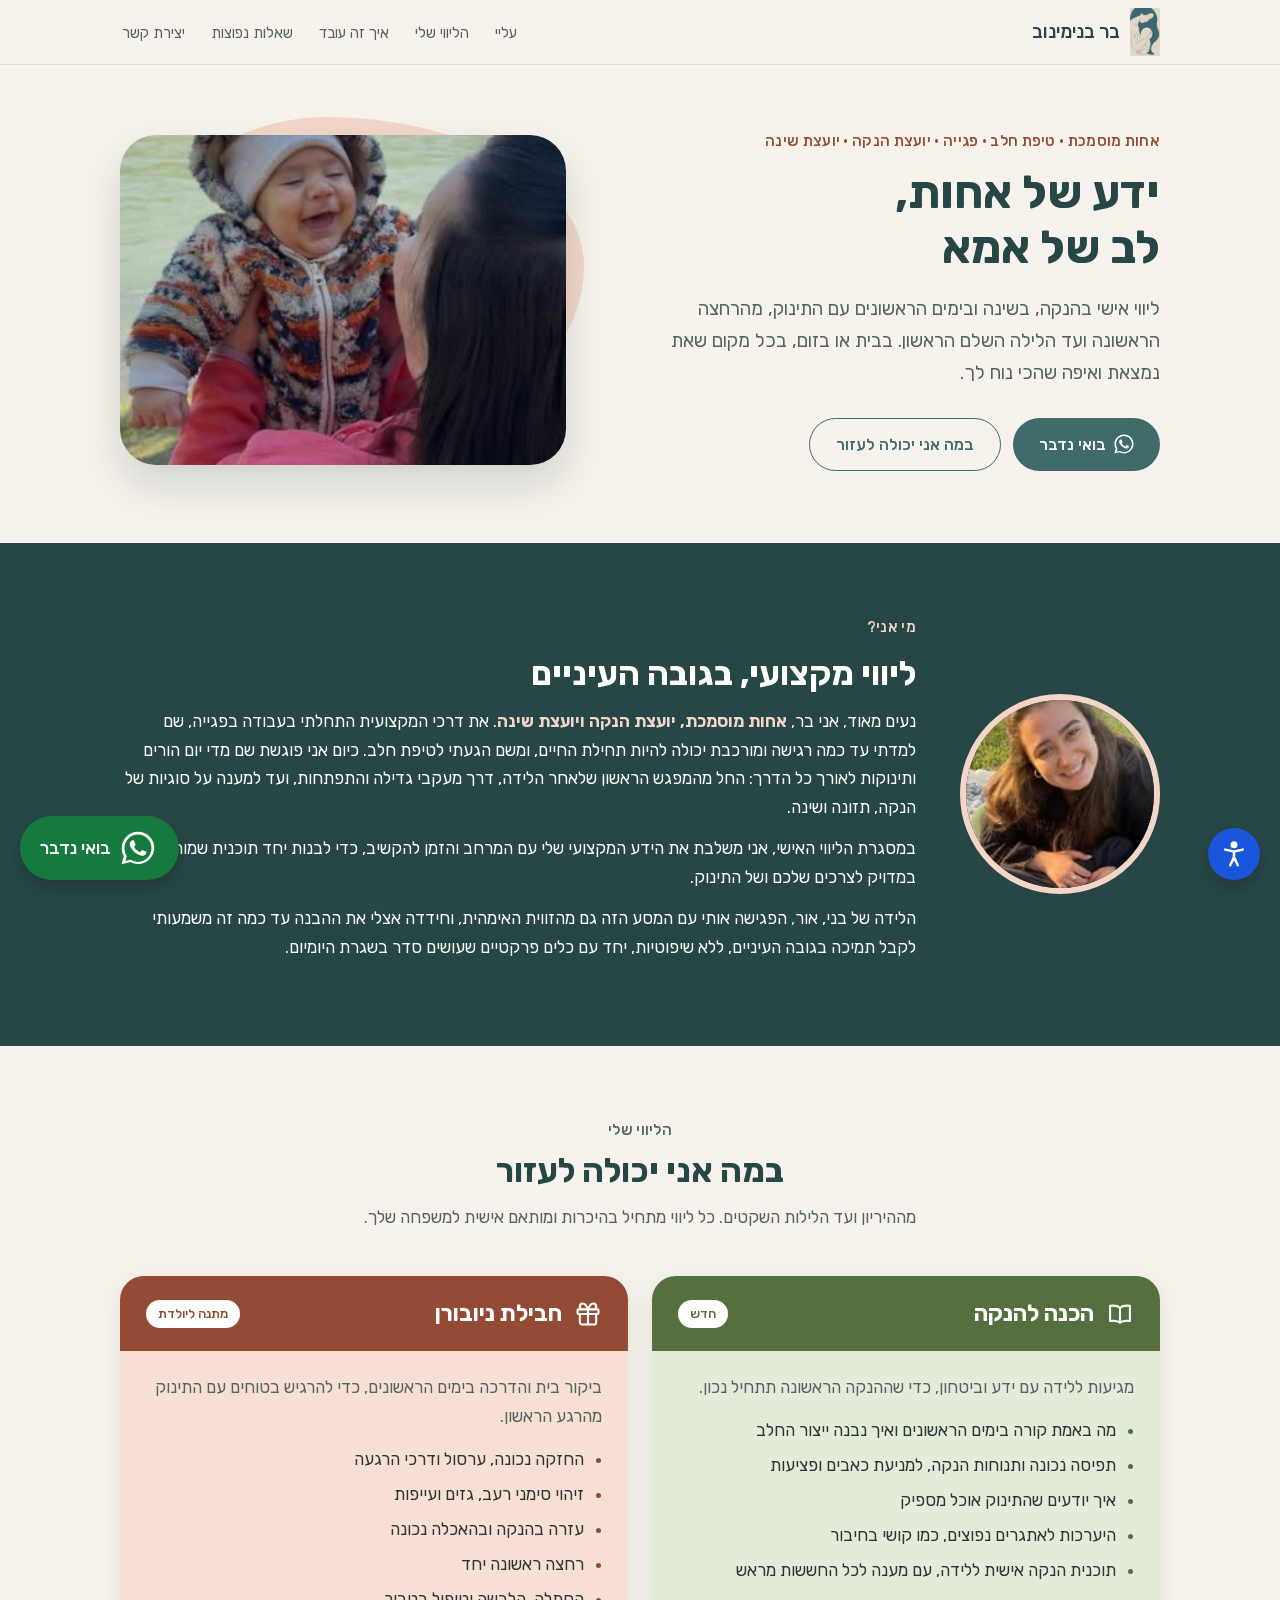
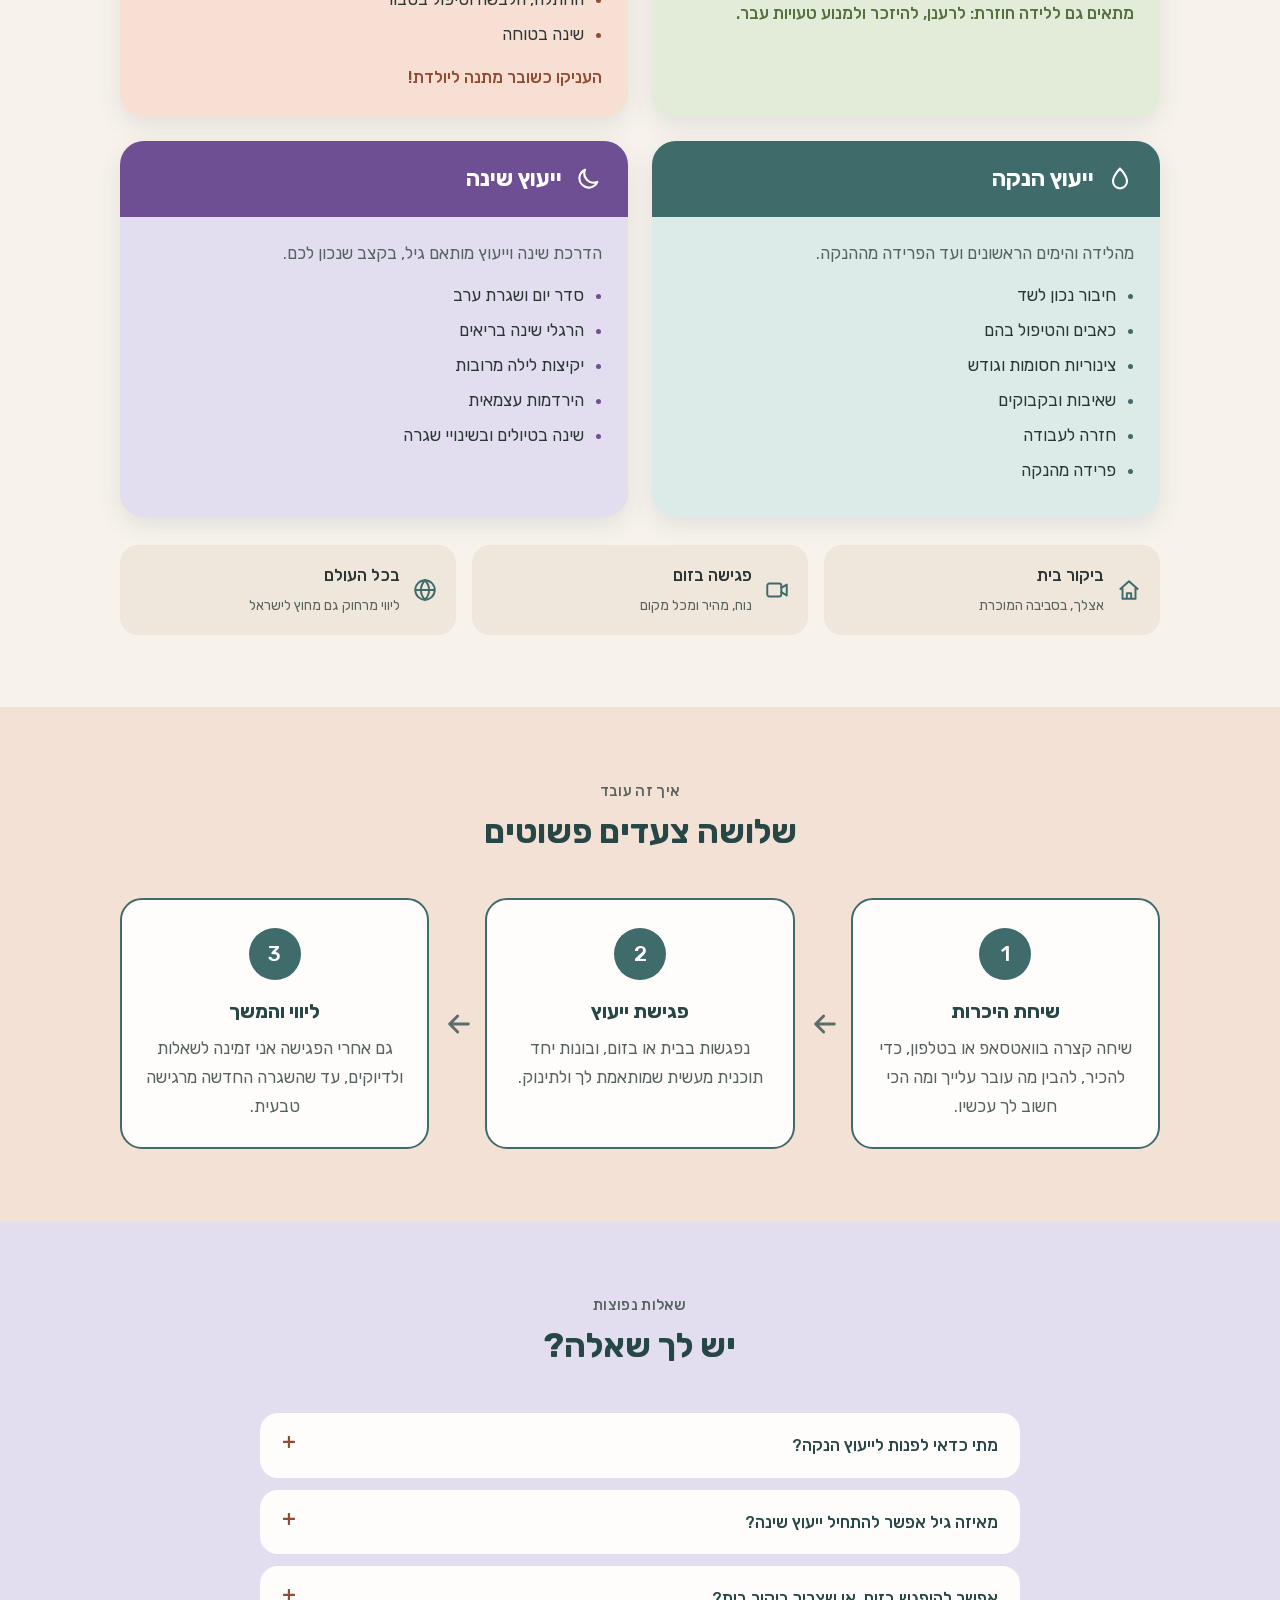
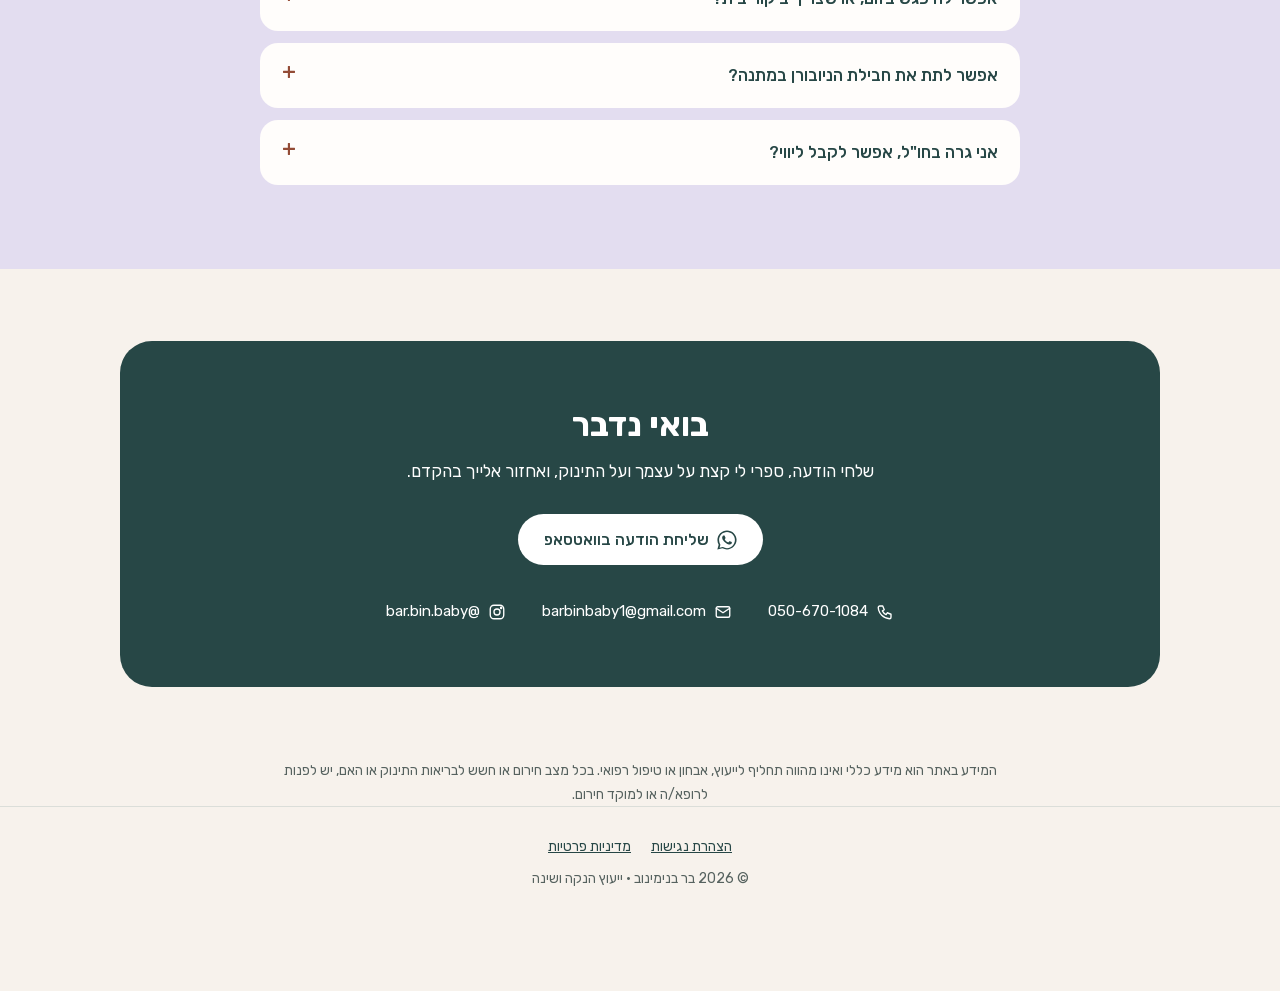
==== index.html @ 2f5b2adc "v5 copy + design: new about text, 4 service cards (prep, newborn, lactation, sleep) with colored hea" ====
<!doctype html>
<html lang="he" dir="rtl">
<head>
<meta charset="utf-8">
<meta name="viewport" content="width=device-width, initial-scale=1">
<title>בר בנימינוב | יועצת הנקה ויועצת שינה</title>
<meta name="description" content="בר בנימינוב, אחות מוסמכת, יועצת הנקה ויועצת שינה. ליווי אישי בבית או בזום, בכל הארץ ובכל העולם.">
<meta property="og:title" content="בר בנימינוב | יועצת הנקה ויועצת שינה">
<meta property="og:description" content="ידע מקצועי וכלים פרקטיים מהשטח. ליווי אישי בבית או בזום.">
<meta property="og:image" content="img/baby.jpg">
<meta property="og:locale" content="he_IL">
<link rel="icon" href="img/mark.jpg">
<link rel="preload" href="fonts/rubik-hebrew.woff2" as="font" type="font/woff2" crossorigin>
<link rel="stylesheet" href="site.css?v=6">
</head>
<body>
<a class="skip" href="#main">דילוג לתוכן הראשי</a>

<svg width="0" height="0" style="position:absolute" aria-hidden="true" focusable="false">
  <symbol id="i-wa" viewBox="0 0 24 24"><path fill="currentColor" d="M17.5 14.4c-.3-.1-1.7-.8-2-.9-.3-.1-.5-.1-.7.1-.2.3-.8.9-.9 1.1-.2.2-.3.2-.6.1-.3-.1-1.2-.5-2.3-1.4-.9-.8-1.4-1.7-1.6-2-.2-.3 0-.5.1-.6l.4-.5c.1-.2.2-.3.3-.5.1-.2 0-.4 0-.5l-.9-2.2c-.2-.6-.5-.5-.7-.5h-.6c-.2 0-.5.1-.8.4-.3.3-1 1-1 2.4s1 2.8 1.2 3c.1.2 2 3.1 4.9 4.3 2.4 1 2.9.8 3.4.7.5-.1 1.7-.7 2-1.4.2-.7.2-1.2.2-1.4-.1-.1-.3-.2-.6-.3zM12 21.8c-1.7 0-3.4-.5-4.9-1.3l-.4-.2-3.6.9 1-3.5-.2-.4C3 15.8 2.5 14 2.5 12.1 2.5 6.8 6.8 2.5 12 2.5S21.5 6.8 21.5 12 17.3 21.8 12 21.8zM12 .5C5.7.5.5 5.7.5 12c0 2 .5 4 1.5 5.7L.4 23.5l6-1.6c1.7.9 3.6 1.4 5.6 1.4 6.3 0 11.5-5.2 11.5-11.5S18.3.5 12 .5z"/></symbol>
  <symbol id="i-phone" viewBox="0 0 24 24"><path fill="none" stroke="currentColor" stroke-width="1.8" stroke-linecap="round" stroke-linejoin="round" d="M5 4h4l2 5-2.5 1.5a11 11 0 0 0 5 5L15 13l5 2v4a2 2 0 0 1-2 2A16 16 0 0 1 3 6a2 2 0 0 1 2-2"/></symbol>
  <symbol id="i-mail" viewBox="0 0 24 24"><g fill="none" stroke="currentColor" stroke-width="1.8" stroke-linecap="round" stroke-linejoin="round"><rect x="3" y="5" width="18" height="14" rx="2"/><path d="m3 7 9 6 9-6"/></g></symbol>
  <symbol id="i-ig" viewBox="0 0 24 24"><g fill="none" stroke="currentColor" stroke-width="1.8"><rect x="3" y="3" width="18" height="18" rx="5"/><circle cx="12" cy="12" r="4"/><circle cx="17.5" cy="6.5" r=".8" fill="currentColor"/></g></symbol>
  <symbol id="i-home" viewBox="0 0 24 24"><path fill="none" stroke="currentColor" stroke-width="1.8" stroke-linecap="round" stroke-linejoin="round" d="M4 11 12 4l8 7M6 9.5V20h12V9.5M10 20v-5h4v5"/></symbol>
  <symbol id="i-video" viewBox="0 0 24 24"><g fill="none" stroke="currentColor" stroke-width="1.8" stroke-linecap="round" stroke-linejoin="round"><rect x="3" y="6" width="13" height="12" rx="2"/><path d="m16 10 5-3v10l-5-3"/></g></symbol>
  <symbol id="i-globe" viewBox="0 0 24 24"><g fill="none" stroke="currentColor" stroke-width="1.8"><circle cx="12" cy="12" r="9"/><path d="M3 12h18M12 3c2.5 2.7 3.8 5.7 3.8 9s-1.3 6.3-3.8 9c-2.5-2.7-3.8-5.7-3.8-9S9.5 5.7 12 3z"/></g></symbol>
  <symbol id="i-drop" viewBox="0 0 24 24"><path fill="none" stroke="currentColor" stroke-width="1.8" stroke-linejoin="round" d="M12 3s6 6.5 6 11a6 6 0 0 1-12 0c0-4.5 6-11 6-11z"/></symbol>
  <symbol id="i-moon" viewBox="0 0 24 24"><path fill="none" stroke="currentColor" stroke-width="1.8" stroke-linejoin="round" d="M20 14.5A8 8 0 0 1 9.5 4 8 8 0 1 0 20 14.5z"/></symbol>
  <symbol id="i-book" viewBox="0 0 24 24"><g fill="none" stroke="currentColor" stroke-width="1.8" stroke-linecap="round" stroke-linejoin="round"><path d="M12 6.5C10 5 7 4.5 3.5 5v13c3.5-.5 6.5 0 8.5 1.5 2-1.5 5-2 8.5-1.5V5c-3.5-.5-6.5 0-8.5 1.5zM12 6.5v13"/></g></symbol>
  <symbol id="i-gift" viewBox="0 0 24 24"><g fill="none" stroke="currentColor" stroke-width="1.8" stroke-linecap="round" stroke-linejoin="round"><rect x="3" y="8" width="18" height="4" rx="1"/><path d="M12 8v13M19 12v7a2 2 0 0 1-2 2H7a2 2 0 0 1-2-2v-7M7.5 8a2.5 2.5 0 0 1 0-5C10 3 12 8 12 8s2-5 4.5-5a2.5 2.5 0 0 1 0 5"/></g></symbol>
</svg>

<header class="site">
  <div class="wrap nav">
    <a class="brand" href="#main"><img src="img/mark.jpg" alt=""><span>בר בנימינוב</span></a>
    <nav aria-label="ניווט ראשי">
      <ul>
        <li><a href="#about">עליי</a></li>
        <li><a href="#services">הליווי שלי</a></li>
        <li><a href="#how">איך זה עובד</a></li>
        <li><a href="#faq">שאלות נפוצות</a></li>
        <li><a href="#contact">יצירת קשר</a></li>
      </ul>
    </nav>
  </div>
</header>

<main id="main" tabindex="-1">
  <section class="hero" aria-labelledby="hero-title">
    <div class="wrap hero-grid">
      <div>
        <p class="eyebrow">אחות מוסמכת · טיפת חלב · פגייה · יועצת הנקה · יועצת שינה</p>
        <h1 id="hero-title">ידע של אחות,<br> לב של אמא</h1>
        <p class="lead">ליווי אישי בהנקה, בשינה ובימים הראשונים עם התינוק, מהרחצה הראשונה ועד הלילה השלם הראשון. בבית או בזום, בכל מקום שאת נמצאת ואיפה שהכי נוח לך.</p>
        <div class="ctas">
          <a class="btn btn-main" href="https://api.whatsapp.com/send?phone=972506701084&amp;text=%D7%94%D7%99%D7%99%20%D7%91%D7%A8%2C%20%D7%90%D7%A9%D7%9E%D7%97%20%D7%9C%D7%A9%D7%9E%D7%95%D7%A2%20%D7%A4%D7%A8%D7%98%D7%99%D7%9D%20%D7%A2%D7%9C%20%D7%99%D7%99%D7%A2%D7%95%D7%A5%20%E2%9C%A8" target="_blank" rel="noopener"><svg aria-hidden="true" focusable="false"><use href="#i-wa"/></svg>בואי נדבר<span class="sr-only"> בוואטסאפ (נפתח בחלון חדש)</span></a>
          <a class="btn btn-ghost" href="#services">במה אני יכולה לעזור</a>
        </div>
      </div>
      <figure class="hero-photo">
        <div class="blob" aria-hidden="true"></div>
        <img src="img/baby.jpg" alt="בר מחזיקה את בנה התינוק אור, שצוחק בשמחה, על רקע נהר והרים" width="360" height="330">
      </figure>
    </div>
  </section>

  <section class="about s-deep" id="about" aria-labelledby="about-title">
    <div class="wrap about-grid">
      <img class="avatar" src="img/profile.jpg" alt="בר בנימינוב מחייכת" width="150" height="150">
      <div>
        <p class="eyebrow">מי אני?</p>
        <h2 id="about-title">ליווי מקצועי, בגובה העיניים</h2>
        <p>נעים מאוד, אני בר, <strong>אחות מוסמכת, יועצת הנקה ויועצת שינה</strong>. את דרכי המקצועית התחלתי בעבודה בפגייה, שם למדתי עד כמה רגישה ומורכבת יכולה להיות תחילת החיים, ומשם הגעתי לטיפת חלב. כיום אני פוגשת שם מדי יום הורים ותינוקות לאורך כל הדרך: החל מהמפגש הראשון שלאחר הלידה, דרך מעקבי גדילה והתפתחות, ועד למענה על סוגיות של הנקה, תזונה ושינה.</p>
        <p>במסגרת הליווי האישי, אני משלבת את הידע המקצועי שלי עם המרחב והזמן להקשיב, כדי לבנות יחד תוכנית שמותאמת במדויק לצרכים שלכם ושל התינוק.</p>
        <p>הלידה של בני, אור, הפגישה אותי עם המסע הזה גם מהזווית האימהית, וחידדה אצלי את ההבנה עד כמה זה משמעותי לקבל תמיכה בגובה העיניים, ללא שיפוטיות, יחד עם כלים פרקטיים שעושים סדר בשגרת היומיום.</p>
      </div>
    </div>
  </section>

  <section class="s-cream" id="services" aria-labelledby="services-title">
    <div class="wrap">
      <div class="sec-head">
        <p class="eyebrow">הליווי שלי</p>
        <h2 id="services-title">במה אני יכולה לעזור</h2>
        <p>מההיריון ועד הלילות השקטים. כל ליווי מתחיל בהיכרות ומותאם אישית למשפחה שלך.</p>
      </div>
      <p class="swipe-hint" aria-hidden="true">החליקי לצדדים לכל סוגי הליווי</p>
      <div class="cards" role="region" aria-label="סוגי הליווי" tabindex="0">
        <article class="card c-olive">
          <div class="card-head"><svg aria-hidden="true" focusable="false"><use href="#i-book"/></svg><h3>הכנה להנקה</h3><span class="tag">חדש</span></div>
          <div class="card-body">
            <p>מגיעות ללידה עם ידע וביטחון, כדי שההנקה הראשונה תתחיל נכון.</p>
            <ul>
              <li>מה באמת קורה בימים הראשונים ואיך נבנה ייצור החלב</li>
              <li>תפיסה נכונה ותנוחות הנקה, למניעת כאבים ופציעות</li>
              <li>איך יודעים שהתינוק אוכל מספיק</li>
              <li>היערכות לאתגרים נפוצים, כמו קושי בחיבור</li>
              <li>תוכנית הנקה אישית ללידה, עם מענה לכל החששות מראש</li>
            </ul>
            <p class="note-in">מתאים גם ללידה חוזרת: לרענן, להיזכר ולמנוע טעויות עבר.</p>
          </div>
        </article>
        <article class="card c-clay">
          <div class="card-head"><svg aria-hidden="true" focusable="false"><use href="#i-gift"/></svg><h3>חבילת ניובורן</h3><span class="tag">מתנה ליולדת</span></div>
          <div class="card-body">
            <p>ביקור בית והדרכה בימים הראשונים, כדי להרגיש בטוחים עם התינוק מהרגע הראשון.</p>
            <ul>
              <li>החזקה נכונה, ערסול ודרכי הרגעה</li>
              <li>זיהוי סימני רעב, גזים ועייפות</li>
              <li>עזרה בהנקה ובהאכלה נכונה</li>
              <li>רחצה ראשונה יחד</li>
              <li>החתלה, הלבשה וטיפול בטבור</li>
              <li>שינה בטוחה</li>
            </ul>
            <p class="note-in">העניקו כשובר מתנה ליולדת!</p>
          </div>
        </article>
        <article class="card c-teal">
          <div class="card-head"><svg aria-hidden="true" focusable="false"><use href="#i-drop"/></svg><h3>ייעוץ הנקה</h3></div>
          <div class="card-body">
            <p>מהלידה והימים הראשונים ועד הפרידה מההנקה.</p>
            <ul>
              <li>חיבור נכון לשד</li>
              <li>כאבים והטיפול בהם</li>
              <li>צינוריות חסומות וגודש</li>
              <li>שאיבות ובקבוקים</li>
              <li>חזרה לעבודה</li>
              <li>פרידה מהנקה</li>
            </ul>
          </div>
        </article>
        <article class="card c-lav">
          <div class="card-head"><svg aria-hidden="true" focusable="false"><use href="#i-moon"/></svg><h3>ייעוץ שינה</h3></div>
          <div class="card-body">
            <p>הדרכת שינה וייעוץ מותאם גיל, בקצב שנכון לכם.</p>
            <ul>
              <li>סדר יום ושגרת ערב</li>
              <li>הרגלי שינה בריאים</li>
              <li>יקיצות לילה מרובות</li>
              <li>הירדמות עצמאית</li>
              <li>שינה בטיולים ובשינויי שגרה</li>
            </ul>
          </div>
        </article>
      </div>
      <ul class="formats" aria-label="אופני הליווי">
        <li><svg aria-hidden="true" focusable="false"><use href="#i-home"/></svg><div><b>ביקור בית</b><span>אצלך, בסביבה המוכרת</span></div></li>
        <li><svg aria-hidden="true" focusable="false"><use href="#i-video"/></svg><div><b>פגישה בזום</b><span>נוח, מהיר ומכל מקום</span></div></li>
        <li><svg aria-hidden="true" focusable="false"><use href="#i-globe"/></svg><div><b>בכל העולם</b><span>ליווי מרחוק גם מחוץ לישראל</span></div></li>
      </ul>
    </div>
  </section>

  <section class="s-peach" id="how" aria-labelledby="how-title">
    <div class="wrap">
      <div class="sec-head">
        <p class="eyebrow">איך זה עובד</p>
        <h2 id="how-title">שלושה צעדים פשוטים</h2>
      </div>
      <ol class="steps">
        <li><div class="n" aria-hidden="true">1</div><h3>שיחת היכרות</h3><p>שיחה קצרה בוואטסאפ או בטלפון, כדי להכיר, להבין מה עובר עלייך ומה הכי חשוב לך עכשיו.</p></li>
        <li><div class="n" aria-hidden="true">2</div><h3>פגישת ייעוץ</h3><p>נפגשות בבית או בזום, ובונות יחד תוכנית מעשית שמותאמת לך ולתינוק.</p></li>
        <li><div class="n" aria-hidden="true">3</div><h3>ליווי והמשך</h3><p>גם אחרי הפגישה אני זמינה לשאלות ולדיוקים, עד שהשגרה החדשה מרגישה טבעית.</p></li>
      </ol>
    </div>
  </section>

  <section class="s-lav" id="faq" aria-labelledby="faq-title">
    <div class="wrap">
      <div class="sec-head">
        <p class="eyebrow">שאלות נפוצות</p>
        <h2 id="faq-title">יש לך שאלה?</h2>
      </div>
      <div class="faq-list">
        <details><summary>מתי כדאי לפנות לייעוץ הנקה?</summary><p>אפשר כבר בהיריון, בהכנה להנקה, ובכל שלב אחרי הלידה. למשל כשההנקה כואבת, כשיש חשש שהתינוק לא מקבל מספיק חלב, כשהוא לא עולה מספיק במשקל, או פשוט כשאת רוצה להרגיש בטוחה יותר.</p></details>
        <details><summary>מאיזה גיל אפשר להתחיל ייעוץ שינה?</summary><p>אפשר לדבר על הרגלי שינה בריאים כבר מהחודשים הראשונים. מגיל חצי שנה אפשר לעבוד גם על הירדמות עצמאית, בתוכנית שמותאמת לגיל, להתפתחות ולמשפחה שלכם.</p></details>
        <details><summary>אפשר להיפגש בזום, או שצריך ביקור בית?</summary><p>תלוי בסוג הליווי. ייעוץ שינה עובד מצוין בזום, וגם הכנה להנקה אפשר לעשות מרחוק. ייעוץ הנקה נעשה בביקור בית, כי חשוב לראות את ההנקה מקרוב. במקרים חריגים ובתיאום מראש אפשר גם מרחוק.</p></details>
        <details><summary>אפשר לתת את חבילת הניובורן במתנה?</summary><p>כן, וזו אחת המתנות הכי שימושיות ליולדת. שלחו לי הודעה ואכין שובר מתנה אישי, והיולדת תתאם איתי ביקור כשנוח לה.</p></details>
        <details><summary>אני גרה בחו"ל, אפשר לקבל ליווי?</summary><p>בהחלט. ייעוץ שינה והכנה להנקה אפשר לעשות בזום מכל מקום בעולם, בשעות שמתאימות לאזור הזמן שלך.</p></details>
      </div>
    </div>
  </section>

  <section class="contact" id="contact" aria-labelledby="contact-title">
    <div class="wrap">
      <div class="contact-box">
        <h2 id="contact-title">בואי נדבר</h2>
        <p>שלחי הודעה, ספרי לי קצת על עצמך ועל התינוק, ואחזור אלייך בהקדם.</p>
        <a class="btn btn-main" href="https://api.whatsapp.com/send?phone=972506701084&amp;text=%D7%94%D7%99%D7%99%20%D7%91%D7%A8%2C%20%D7%90%D7%A9%D7%9E%D7%97%20%D7%9C%D7%A9%D7%9E%D7%95%D7%A2%20%D7%A4%D7%A8%D7%98%D7%99%D7%9D%20%D7%A2%D7%9C%20%D7%99%D7%99%D7%A2%D7%95%D7%A5%20%E2%9C%A8" target="_blank" rel="noopener"><svg aria-hidden="true" focusable="false"><use href="#i-wa"/></svg>שליחת הודעה בוואטסאפ<span class="sr-only"> (נפתח בחלון חדש)</span></a>
        <ul class="contact-links">
          <li><a href="tel:+972506701084"><svg aria-hidden="true" focusable="false"><use href="#i-phone"/></svg><span class="sr-only">טלפון: </span><span dir="ltr">050-670-1084</span></a></li>
          <li><a href="mailto:barbinbaby1@gmail.com"><svg aria-hidden="true" focusable="false"><use href="#i-mail"/></svg><span class="sr-only">מייל: </span>barbinbaby1@gmail.com</a></li>
          <li><a href="https://www.instagram.com/bar.bin.baby/" target="_blank" rel="noopener"><svg aria-hidden="true" focusable="false"><use href="#i-ig"/></svg><span class="sr-only">אינסטגרם: </span>@bar.bin.baby<span class="sr-only"> (נפתח בחלון חדש)</span></a></li>
        </ul>
      </div>
    </div>
  </section>

  <p class="note">המידע באתר הוא מידע כללי ואינו מהווה תחליף לייעוץ, אבחון או טיפול רפואי. בכל מצב חירום או חשש לבריאות התינוק או האם, יש לפנות לרופא/ה או למוקד חירום.</p>
</main>

<footer class="site">
  <nav aria-label="קישורים משפטיים">
    <ul>
      <li><a href="accessibility.html">הצהרת נגישות</a></li>
      <li><a href="privacy.html">מדיניות פרטיות</a></li>
    </ul>
  </nav>
  <a class="wa-float" href="https://api.whatsapp.com/send?phone=972506701084&amp;text=%D7%94%D7%99%D7%99%20%D7%91%D7%A8%2C%20%D7%90%D7%A9%D7%9E%D7%97%20%D7%9C%D7%A9%D7%9E%D7%95%D7%A2%20%D7%A4%D7%A8%D7%98%D7%99%D7%9D%20%D7%A2%D7%9C%20%D7%99%D7%99%D7%A2%D7%95%D7%A5%20%E2%9C%A8" target="_blank" rel="noopener" aria-label="שליחת הודעה בוואטסאפ (נפתח בחלון חדש)"><svg aria-hidden="true" focusable="false"><use href="#i-wa"/></svg><span class="wa-label" aria-hidden="true">בואי נדבר</span></a>
  <p style="margin:0">© <span id="y">2026</span> בר בנימינוב · ייעוץ הנקה ושינה</p>
</footer>


<script>document.getElementById('y').textContent = new Date().getFullYear();</script>
<script src="a11y.js"></script>
</body>
</html>
---- site.css ----
@font-face{font-family:Rubik;font-style:normal;font-weight:300 700;font-display:swap;src:url(fonts/rubik-hebrew.woff2) format('woff2');unicode-range:U+0307-0308,U+0590-05FF,U+200C-2010,U+20AA,U+25CC,U+FB1D-FB4F}
@font-face{font-family:Rubik;font-style:normal;font-weight:300 700;font-display:swap;src:url(fonts/rubik-latin.woff2) format('woff2');unicode-range:U+0000-00FF,U+0131,U+0152-0153,U+02BB-02BC,U+02C6,U+02DA,U+02DC,U+0304,U+0308,U+0329,U+2000-206F,U+20AC,U+2122,U+2191,U+2193,U+2212,U+2215,U+FEFF,U+FFFD}

:root{
  --bg:#F7F2EC; --sand:#EFE6DC; --card:#FFFDFB;
  --primary:#3F6B6A; --deep:#274746; --accent:#934B35; --blush:#F3D6C8;
  --text:#2B3534; --muted:#56625F; --focus:#1A56DB; --wa:#157A3E;
  --tint-1:color-mix(in srgb,var(--primary) 14%,#fff);
  --tint-2:color-mix(in srgb,var(--accent) 14%,#fff);
}
*{box-sizing:border-box}
html{scroll-behavior:smooth}
body{margin:0;font-family:Rubik,"Segoe UI",Arial,sans-serif;background:var(--bg);color:var(--text);line-height:1.7;font-size:17px}
img{max-width:100%;display:block}
a{color:inherit}
.wrap{max-width:1080px;margin:0 auto;padding:0 20px}
.sr-only{position:absolute;width:1px;height:1px;padding:0;margin:-1px;overflow:hidden;clip:rect(0,0,0,0);white-space:nowrap;border:0}

/* keyboard focus: always visible, never removed */
:focus-visible{outline:3px solid var(--focus);outline-offset:3px;border-radius:6px}
.skip{position:absolute;top:-60px;right:16px;z-index:100;background:var(--deep);color:#fff;padding:10px 18px;border-radius:0 0 10px 10px;text-decoration:none;font-weight:500}
.skip:focus{top:0}

header.site{position:sticky;top:0;z-index:10;background:color-mix(in srgb,var(--bg) 94%,transparent);backdrop-filter:blur(6px);border-bottom:1px solid color-mix(in srgb,var(--primary) 15%,transparent)}
.nav{display:flex;align-items:center;justify-content:space-between;min-height:64px;gap:16px}
.brand{display:flex;align-items:center;gap:10px;text-decoration:none}
.brand img{width:30px;height:48px;object-fit:cover;mix-blend-mode:multiply}
.brand span{font-weight:500;color:var(--deep);font-size:19px}
.nav ul{display:flex;gap:22px;list-style:none;margin:0;padding:0}
.nav ul a{text-decoration:none;color:var(--muted);font-size:15px;padding:6px 2px}
.nav ul a:hover{color:var(--primary);text-decoration:underline}

.btn{display:inline-flex;align-items:center;gap:8px;min-height:48px;padding:12px 26px;border-radius:999px;text-decoration:none;font-weight:500;font-size:16px;transition:transform .15s,background .15s}
.btn:hover{transform:translateY(-1px)}
.btn-main{background:var(--primary);color:#fff}
.btn-main:hover{background:var(--deep)}
.btn-ghost{border:1.5px solid var(--primary);color:var(--primary)}
.btn svg{width:20px;height:20px;flex:none}

.hero{padding:64px 0 72px}
.hero-grid{display:grid;grid-template-columns:1.1fr .9fr;gap:48px;align-items:center}
.eyebrow{color:var(--accent);font-weight:500;font-size:15px;letter-spacing:.3px;margin:0}
h1{font-size:46px;line-height:1.2;margin:10px 0 18px;color:var(--deep);font-weight:700}
.lead{font-size:19px;color:var(--muted);margin:0 0 28px;max-width:520px}
.ctas{display:flex;gap:12px;flex-wrap:wrap}
.badges{display:flex;gap:10px;flex-wrap:wrap;margin:28px 0 0;padding:0;list-style:none}
.badges li{background:var(--sand);color:var(--deep);padding:6px 14px;border-radius:999px;font-size:14px}
.hero-photo{position:relative;margin:0}
.hero-photo .blob{position:absolute;inset:-18px -18px 18px 18px;background:var(--blush);border-radius:42% 58% 55% 45% / 50% 45% 55% 50%}
.hero-photo img{position:relative;border-radius:36px;aspect-ratio:1/1;object-fit:cover;width:100%;box-shadow:0 20px 40px color-mix(in srgb,var(--deep) 18%,transparent)}

section{padding:72px 0}
.sec-head{text-align:center;max-width:620px;margin:0 auto 44px}
h2{font-size:34px;color:var(--deep);margin:6px 0 10px;font-weight:700;line-height:1.3}
.sec-head p{color:var(--muted);margin:0}

.alt{background:var(--sand)}
.about-grid{display:grid;grid-template-columns:auto 1fr;gap:44px;align-items:center}
.avatar{width:200px;height:200px;border-radius:50%;object-fit:cover;border:6px solid var(--card)}
.about h2{margin-top:0}
.about p{margin:0 0 12px}

.cards{display:grid;grid-template-columns:repeat(2,1fr);gap:24px;align-items:stretch}
.card{--band:var(--primary);--tint:#DCEBE8;background:var(--tint);border-radius:24px;overflow:hidden;display:flex;flex-direction:column;box-shadow:0 8px 24px color-mix(in srgb,var(--deep) 10%,transparent)}
.c-olive{--band:#55703E;--tint:#E3ECD9}
.c-clay{--band:#934B35;--tint:#F7E0D3}
.c-teal{--band:#3F6B6A;--tint:#DCEBE8}
.c-lav{--band:#6E4F93;--tint:#E3DDF0}
.card-head{background:var(--band);color:#fff;display:flex;align-items:center;gap:12px;padding:18px 26px}
.card-head svg{width:28px;height:28px;flex:none}
.card-head h3{margin:0;font-size:23px;color:#fff;flex:1}
.card .tag{background:#fff;color:var(--band);font-size:13px;font-weight:500;padding:3px 12px;border-radius:999px;white-space:nowrap}
.card-body{padding:22px 26px 26px;flex:1}
.card-body > p{color:var(--muted);margin:0 0 14px}
.card ul{margin:0;padding:0 18px 0 0;color:var(--text)}
.card li{margin-bottom:6px}
.card li::marker{color:var(--band)}
.card .note-in{margin:14px 0 0;font-weight:500;color:var(--band)}
.swipe-hint{display:none}
.s-cream{background:var(--bg)}
.s-peach{background:#F4E1D6}
.s-lav{background:#E3DDF0}
.s-deep{background:var(--deep);color:#fff}
.s-deep .eyebrow{color:#F3D6C8}
.s-deep h2{color:#fff}
.s-deep strong{color:#F3D6C8;font-weight:700}
.s-deep .avatar{border-color:#F3D6C8}
.s-deep :focus-visible{outline-color:#fff}

.formats{display:grid;grid-template-columns:repeat(3,1fr);gap:16px;margin:28px 0 0;padding:0;list-style:none}
.formats li{display:flex;gap:12px;align-items:center;background:var(--sand);border-radius:18px;padding:16px 18px}
.formats svg{width:26px;height:26px;color:var(--primary);flex:none}
.formats b{display:block;font-weight:500}
.formats span{font-size:14px;color:var(--muted)}

.steps{display:grid;grid-template-columns:repeat(3,1fr);gap:56px;margin:0;padding:0;list-style:none;align-items:stretch}
.steps li{--c:var(--primary);position:relative;text-align:center;padding:28px 22px 26px;background:var(--card);border:2px solid var(--c);border-radius:22px}
.steps li:not(:last-child)::after{content:"";position:absolute;top:50%;left:-44px;width:32px;height:32px;transform:translateY(-50%);background:url("data:image/svg+xml,%3Csvg xmlns='http://www.w3.org/2000/svg' viewBox='0 0 24 24' fill='none' stroke='%23274746' stroke-width='2.2' stroke-linecap='round' stroke-linejoin='round'%3E%3Cpath d='M19 12H5M11 6l-6 6 6 6'/%3E%3C/svg%3E") center/contain no-repeat;opacity:.75}
.steps .n{width:52px;height:52px;margin:0 auto 14px;border-radius:50%;background:var(--c);color:#fff;display:grid;place-items:center;font-size:21px;font-weight:500}
.steps h3{margin:0 0 6px;color:var(--deep);font-size:20px}
.steps p{margin:0;color:var(--muted)}

.faq-list{max-width:760px;margin:0 auto}
details{background:var(--card);border-radius:18px;margin-bottom:12px}
summary{cursor:pointer;font-weight:500;color:var(--deep);list-style:none;display:flex;justify-content:space-between;gap:12px;padding:18px 22px}
summary::-webkit-details-marker{display:none}
summary::after{content:"+";font-size:22px;line-height:1;color:var(--accent)}
details[open] summary::after{content:"\2212"}
details p{margin:0;padding:0 22px 18px;color:var(--muted)}

.contact{text-align:center}
.contact-box{background:var(--deep);color:#fff;border-radius:32px;padding:56px 24px}
.contact-box h2{color:#fff}
.contact-box p{margin:0 auto 28px;max-width:520px}
.contact-box .btn-main{background:#fff;color:var(--deep)}
.contact-links{display:flex;justify-content:center;gap:12px 28px;flex-wrap:wrap;margin:28px 0 0;padding:0;list-style:none;font-size:15px}
.contact-links a{text-decoration:none;display:inline-flex;gap:8px;align-items:center;padding:6px 4px}
.contact-links a:hover{text-decoration:underline}
.contact-links svg{width:18px;height:18px}
.contact-box :focus-visible{outline-color:#fff}

.note{max-width:760px;margin:0 auto;font-size:14px;color:var(--muted);text-align:center}

footer.site{text-align:center;color:var(--muted);font-size:14px;padding:28px 20px 100px;border-top:1px solid color-mix(in srgb,var(--primary) 15%,transparent)}
footer.site nav ul{display:flex;justify-content:center;flex-wrap:wrap;gap:6px 20px;list-style:none;padding:0;margin:0 0 8px}
footer.site a{color:var(--deep)}

.wa-float{position:fixed;bottom:20px;left:20px;z-index:20;width:58px;height:58px;border-radius:50%;background:var(--wa);display:grid;place-items:center;box-shadow:0 8px 20px rgba(0,0,0,.2)}
.wa-float svg{width:32px;height:32px;color:#fff}
.wa-label{display:none}
@media (min-width:821px){
  .wa-float{width:auto;height:64px;padding:0 24px 0 20px;border-radius:999px;display:flex;gap:10px;align-items:center;text-decoration:none}
  .wa-float svg{width:34px;height:34px}
  .wa-label{display:inline;color:#fff;font-weight:500;font-size:18px}
}

/* legal pages */
.doc{max-width:760px;margin:0 auto;padding:48px 20px 24px}
.doc h1{font-size:36px}
.doc h2{font-size:24px;margin-top:32px}
.doc li{margin-bottom:6px}

/* accessibility menu */
.a11y-btn{position:fixed;bottom:20px;right:20px;z-index:30;width:52px;height:52px;border-radius:50%;border:0;background:var(--focus);color:#fff;display:grid;place-items:center;cursor:pointer;box-shadow:0 8px 20px rgba(0,0,0,.2)}
.a11y-btn svg{width:30px;height:30px}
.a11y-panel{position:fixed;bottom:84px;right:20px;z-index:30;width:min(300px,calc(100vw - 40px));background:#fff;color:#1d1d1d;border-radius:16px;padding:16px;box-shadow:0 12px 40px rgba(0,0,0,.25);font-size:15px}
.a11y-panel[hidden]{display:none}
.a11y-panel h2{font-size:18px;margin:0 0 10px;color:#1d1d1d}
.a11y-panel .grid{display:grid;grid-template-columns:1fr 1fr;gap:8px}
.a11y-panel button{font:inherit;font-size:14px;min-height:44px;border:1.5px solid #c9c9c9;background:#f7f7f7;color:#1d1d1d;border-radius:10px;cursor:pointer;padding:6px}
.a11y-panel button[aria-pressed="true"]{background:#1A56DB;border-color:#1A56DB;color:#fff}
.a11y-panel .row{display:flex;justify-content:space-between;align-items:center;margin-top:12px;gap:8px}
.a11y-panel a{color:#1A56DB}

html.a11y-big{font-size:120%}
html.a11y-big body{font-size:20px}
html.a11y-readable body,html.a11y-readable button{font-family:Arial,Helvetica,sans-serif!important;letter-spacing:.02em;word-spacing:.08em}
html.a11y-links a{text-decoration:underline!important;text-underline-offset:3px}
html.a11y-links main a,html.a11y-links footer a{outline:2px dashed currentColor;outline-offset:2px}
html.a11y-contrast{--bg:#fff;--sand:#fff;--card:#fff;--primary:#000;--deep:#000;--accent:#000;--blush:#fff;--text:#000;--muted:#000;--tint-1:#fff;--tint-2:#fff}
html.a11y-contrast .steps li{--c:#000}
html.a11y-contrast .card{background:#fff!important;border-color:#000!important}
html.a11y-contrast .s-peach,html.a11y-contrast .s-lav,html.a11y-contrast .s-deep{background:#fff;color:#000}
html.a11y-contrast .s-deep h2,html.a11y-contrast .s-deep strong,html.a11y-contrast .s-deep .eyebrow{color:#000}
html.a11y-contrast .card{--band:#000;--tint:#fff}
html.a11y-contrast .card,html.a11y-contrast details,html.a11y-contrast .formats li,html.a11y-contrast .badges li{border:2px solid #000}
html.a11y-contrast .contact-box{background:#000}
html.a11y-contrast img{filter:grayscale(1) contrast(1.1)}
html.a11y-noanim *{animation:none!important;transition:none!important;scroll-behavior:auto!important}

@media (prefers-reduced-motion:reduce){*{animation:none!important;transition:none!important;scroll-behavior:auto!important}}

@media (max-width:820px){
  body{font-size:16px}
  .nav ul{display:none}
  .hero{padding:36px 0 48px}
  .hero-grid,.about-grid{grid-template-columns:1fr;gap:32px}
  .hero-photo{order:-1;max-width:360px;margin:0 auto}
  h1{font-size:34px}
  .about-grid h2,.about-grid .eyebrow{text-align:center}
  .avatar{margin:0 auto;width:160px;height:160px}
  .steps,.formats{grid-template-columns:1fr}
  .cards{display:flex;gap:14px;overflow-x:auto;scroll-snap-type:x mandatory;margin:0 -20px;padding:4px 20px 18px;scrollbar-width:none}
  .cards::-webkit-scrollbar{display:none}
  .card{flex:0 0 86%;scroll-snap-align:center}
  .swipe-hint{display:block;text-align:center;font-size:14px;color:var(--muted);margin:-28px 0 14px}
  .swipe-hint::after{content:" \2190"}
  .steps{gap:48px}
  .steps li:not(:last-child)::after{top:auto;left:50%;bottom:-42px;transform:translateX(-50%) rotate(-90deg)}
  section{padding:52px 0}
  h2{font-size:28px}
}
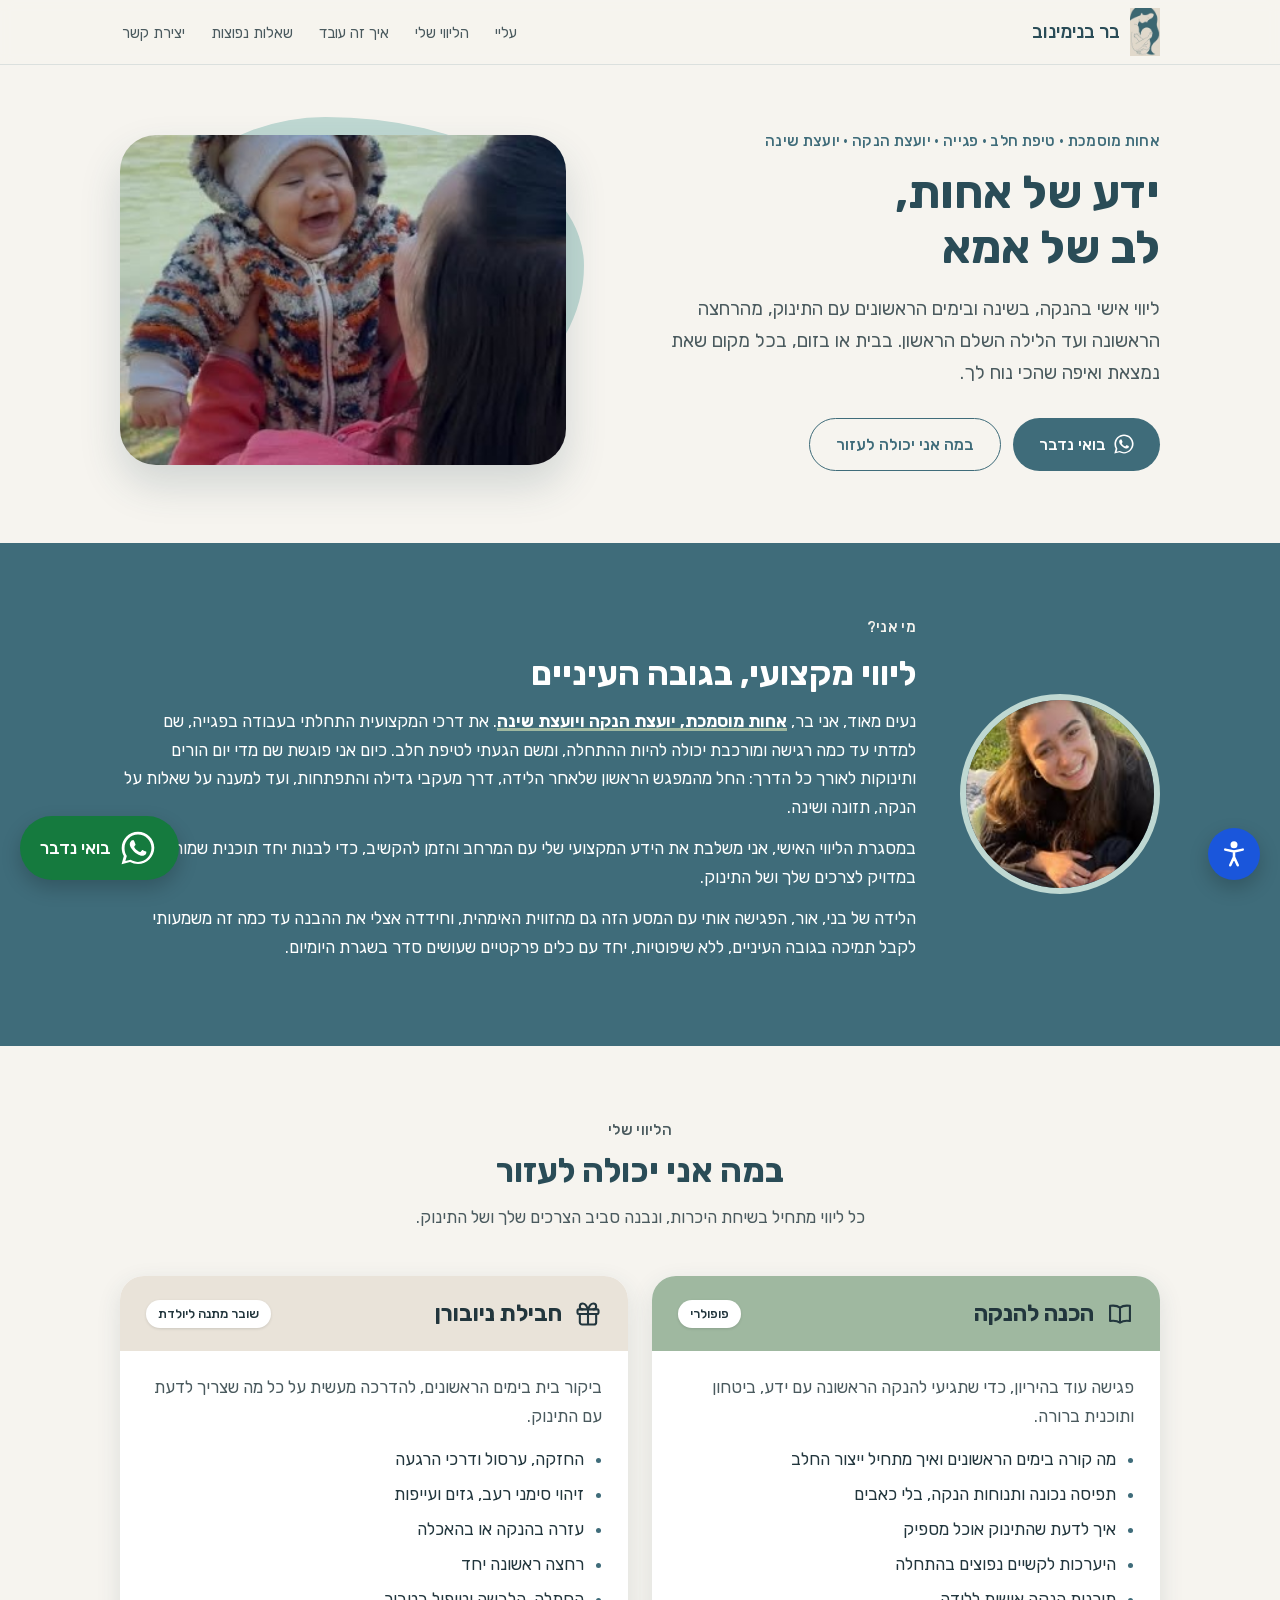
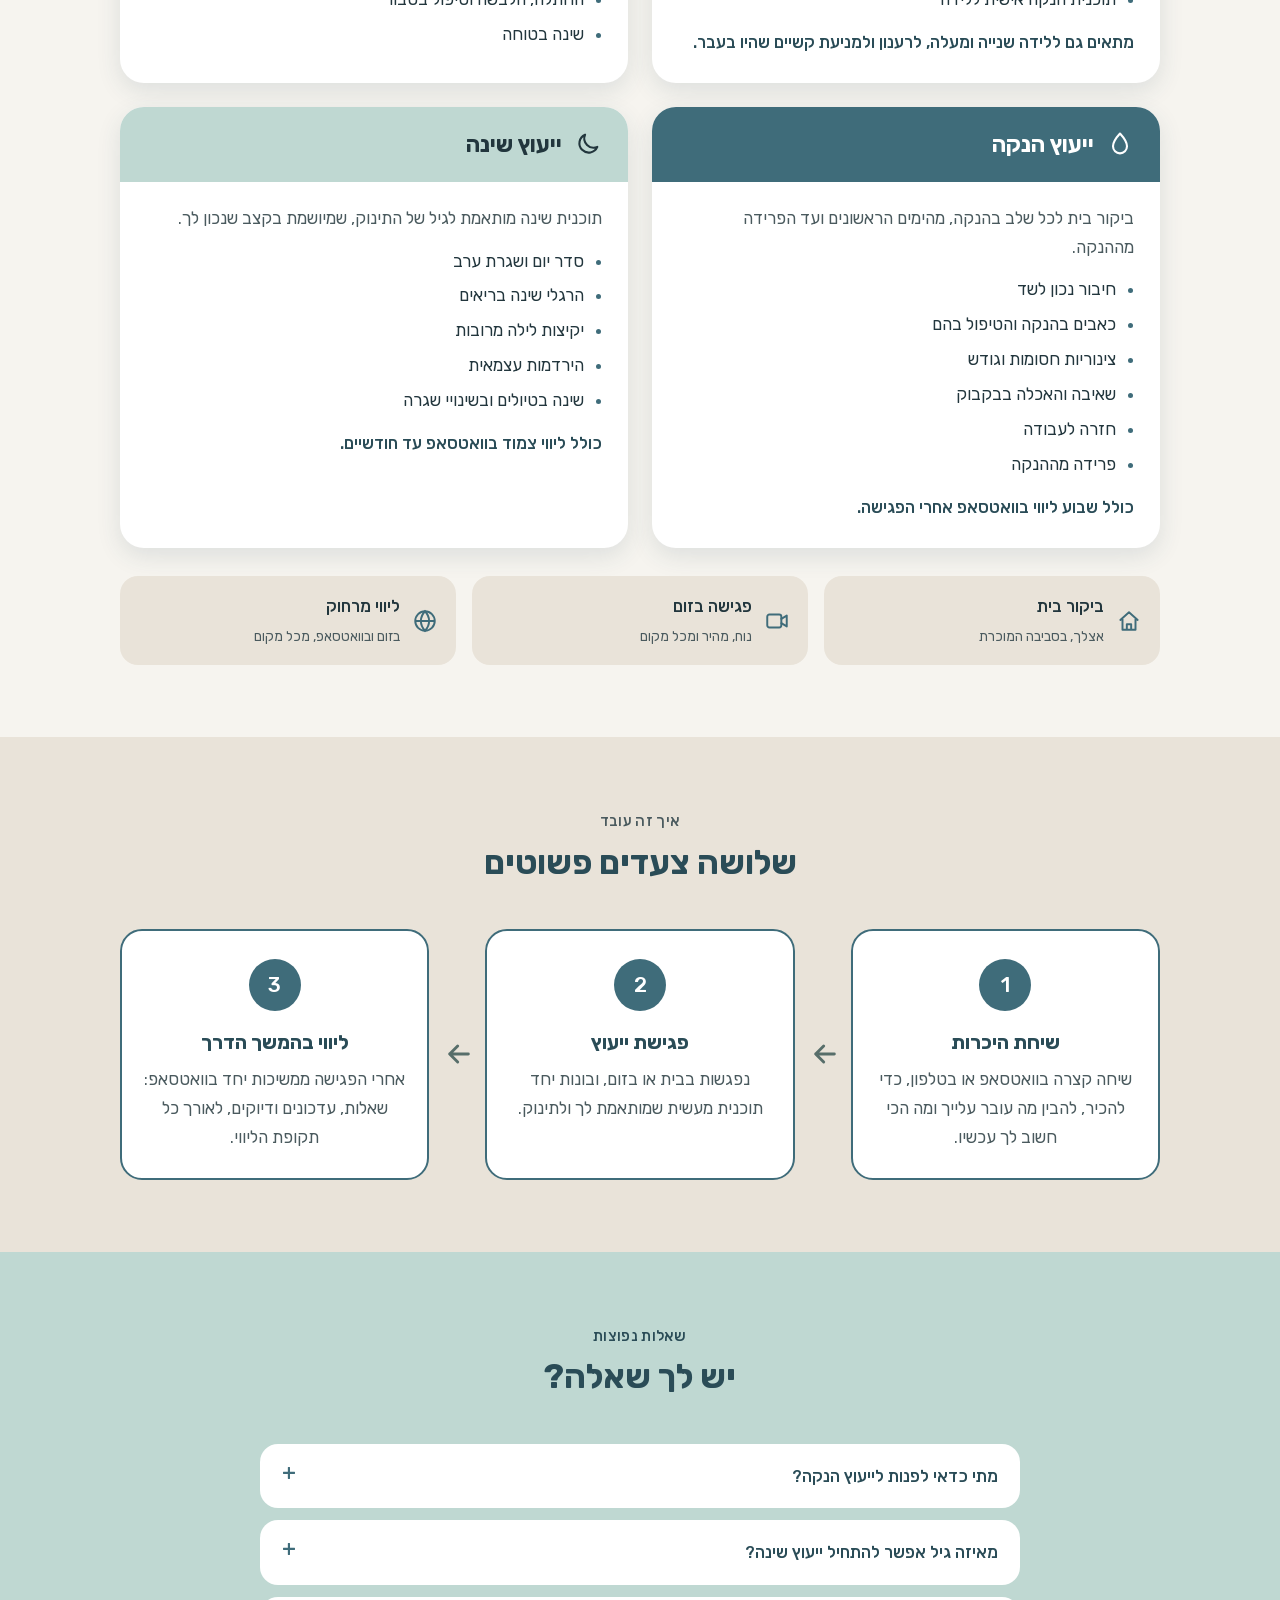
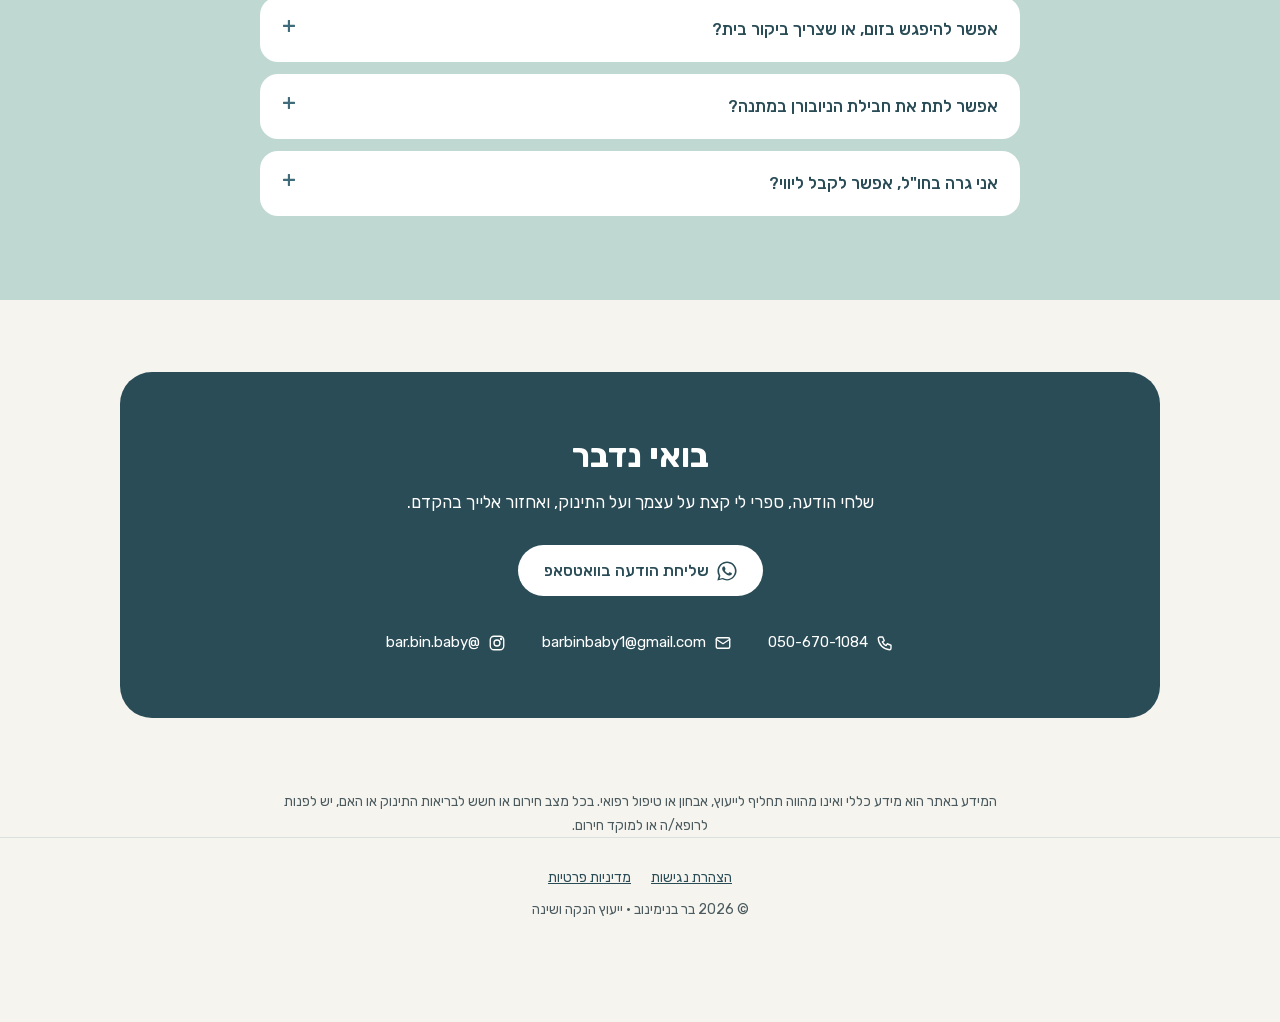
==== commit 3fcdc387: "v6: Canva palette (cream/sage/smoky/deep blue/sand), unified service card copy in feminine singular," ====
--- a/index.html
+++ b/index.html
@@ -11,7 +11,7 @@
 <meta property="og:locale" content="he_IL">
 <link rel="icon" href="img/mark.jpg">
 <link rel="preload" href="fonts/rubik-hebrew.woff2" as="font" type="font/woff2" crossorigin>
-<link rel="stylesheet" href="site.css?v=6">
+<link rel="stylesheet" href="site.css?v=7">
 </head>
 <body>
 <a class="skip" href="#main">דילוג לתוכן הראשי</a>
@@ -70,8 +70,8 @@
       <div>
         <p class="eyebrow">מי אני?</p>
         <h2 id="about-title">ליווי מקצועי, בגובה העיניים</h2>
-        <p>נעים מאוד, אני בר, <strong>אחות מוסמכת, יועצת הנקה ויועצת שינה</strong>. את דרכי המקצועית התחלתי בעבודה בפגייה, שם למדתי עד כמה רגישה ומורכבת יכולה להיות תחילת החיים, ומשם הגעתי לטיפת חלב. כיום אני פוגשת שם מדי יום הורים ותינוקות לאורך כל הדרך: החל מהמפגש הראשון שלאחר הלידה, דרך מעקבי גדילה והתפתחות, ועד למענה על סוגיות של הנקה, תזונה ושינה.</p>
-        <p>במסגרת הליווי האישי, אני משלבת את הידע המקצועי שלי עם המרחב והזמן להקשיב, כדי לבנות יחד תוכנית שמותאמת במדויק לצרכים שלכם ושל התינוק.</p>
+        <p>נעים מאוד, אני בר, <strong>אחות מוסמכת, יועצת הנקה ויועצת שינה</strong>. את דרכי המקצועית התחלתי בעבודה בפגייה, שם למדתי עד כמה רגישה ומורכבת יכולה להיות ההתחלה, ומשם הגעתי לטיפת חלב. כיום אני פוגשת שם מדי יום הורים ותינוקות לאורך כל הדרך: החל מהמפגש הראשון שלאחר הלידה, דרך מעקבי גדילה והתפתחות, ועד למענה על שאלות על הנקה, תזונה ושינה.</p>
+        <p>במסגרת הליווי האישי, אני משלבת את הידע המקצועי שלי עם המרחב והזמן להקשיב, כדי לבנות יחד תוכנית שמותאמת במדויק לצרכים שלך ושל התינוק.</p>
         <p>הלידה של בני, אור, הפגישה אותי עם המסע הזה גם מהזווית האימהית, וחידדה אצלי את ההבנה עד כמה זה משמעותי לקבל תמיכה בגובה העיניים, ללא שיפוטיות, יחד עם כלים פרקטיים שעושים סדר בשגרת היומיום.</p>
       </div>
     </div>
@@ -82,57 +82,57 @@
       <div class="sec-head">
         <p class="eyebrow">הליווי שלי</p>
         <h2 id="services-title">במה אני יכולה לעזור</h2>
-        <p>מההיריון ועד הלילות השקטים. כל ליווי מתחיל בהיכרות ומותאם אישית למשפחה שלך.</p>
+        <p>כל ליווי מתחיל בשיחת היכרות, ונבנה סביב הצרכים שלך ושל התינוק.</p>
       </div>
       <p class="swipe-hint" aria-hidden="true">החליקי לצדדים לכל סוגי הליווי</p>
       <div class="cards" role="region" aria-label="סוגי הליווי" tabindex="0">
-        <article class="card c-olive">
-          <div class="card-head"><svg aria-hidden="true" focusable="false"><use href="#i-book"/></svg><h3>הכנה להנקה</h3><span class="tag">חדש</span></div>
-          <div class="card-body">
-            <p>מגיעות ללידה עם ידע וביטחון, כדי שההנקה הראשונה תתחיל נכון.</p>
-            <ul>
-              <li>מה באמת קורה בימים הראשונים ואיך נבנה ייצור החלב</li>
-              <li>תפיסה נכונה ותנוחות הנקה, למניעת כאבים ופציעות</li>
-              <li>איך יודעים שהתינוק אוכל מספיק</li>
-              <li>היערכות לאתגרים נפוצים, כמו קושי בחיבור</li>
-              <li>תוכנית הנקה אישית ללידה, עם מענה לכל החששות מראש</li>
-            </ul>
-            <p class="note-in">מתאים גם ללידה חוזרת: לרענן, להיזכר ולמנוע טעויות עבר.</p>
-          </div>
-        </article>
-        <article class="card c-clay">
-          <div class="card-head"><svg aria-hidden="true" focusable="false"><use href="#i-gift"/></svg><h3>חבילת ניובורן</h3><span class="tag">מתנה ליולדת</span></div>
-          <div class="card-body">
-            <p>ביקור בית והדרכה בימים הראשונים, כדי להרגיש בטוחים עם התינוק מהרגע הראשון.</p>
-            <ul>
-              <li>החזקה נכונה, ערסול ודרכי הרגעה</li>
+        <article class="card c-prep">
+          <div class="card-head"><svg aria-hidden="true" focusable="false"><use href="#i-book"/></svg><h3>הכנה להנקה</h3><span class="tag">פופולרי</span></div>
+          <div class="card-body">
+            <p>פגישה עוד בהיריון, כדי שתגיעי להנקה הראשונה עם ידע, ביטחון ותוכנית ברורה.</p>
+            <ul>
+              <li>מה קורה בימים הראשונים ואיך מתחיל ייצור החלב</li>
+              <li>תפיסה נכונה ותנוחות הנקה, בלי כאבים</li>
+              <li>איך לדעת שהתינוק אוכל מספיק</li>
+              <li>היערכות לקשיים נפוצים בהתחלה</li>
+              <li>תוכנית הנקה אישית ללידה</li>
+            </ul>
+            <p class="note-in">מתאים גם ללידה שנייה ומעלה, לרענון ולמניעת קשיים שהיו בעבר.</p>
+          </div>
+        </article>
+        <article class="card c-newborn">
+          <div class="card-head"><svg aria-hidden="true" focusable="false"><use href="#i-gift"/></svg><h3>חבילת ניובורן</h3><span class="tag">שובר מתנה ליולדת</span></div>
+          <div class="card-body">
+            <p>ביקור בית בימים הראשונים, להדרכה מעשית על כל מה שצריך לדעת עם התינוק.</p>
+            <ul>
+              <li>החזקה, ערסול ודרכי הרגעה</li>
               <li>זיהוי סימני רעב, גזים ועייפות</li>
-              <li>עזרה בהנקה ובהאכלה נכונה</li>
+              <li>עזרה בהנקה או בהאכלה</li>
               <li>רחצה ראשונה יחד</li>
               <li>החתלה, הלבשה וטיפול בטבור</li>
               <li>שינה בטוחה</li>
             </ul>
-            <p class="note-in">העניקו כשובר מתנה ליולדת!</p>
-          </div>
-        </article>
-        <article class="card c-teal">
+          </div>
+        </article>
+        <article class="card c-lact">
           <div class="card-head"><svg aria-hidden="true" focusable="false"><use href="#i-drop"/></svg><h3>ייעוץ הנקה</h3></div>
           <div class="card-body">
-            <p>מהלידה והימים הראשונים ועד הפרידה מההנקה.</p>
+            <p>ביקור בית לכל שלב בהנקה, מהימים הראשונים ועד הפרידה מההנקה.</p>
             <ul>
               <li>חיבור נכון לשד</li>
-              <li>כאבים והטיפול בהם</li>
+              <li>כאבים בהנקה והטיפול בהם</li>
               <li>צינוריות חסומות וגודש</li>
-              <li>שאיבות ובקבוקים</li>
+              <li>שאיבה והאכלה בבקבוק</li>
               <li>חזרה לעבודה</li>
-              <li>פרידה מהנקה</li>
-            </ul>
-          </div>
-        </article>
-        <article class="card c-lav">
+              <li>פרידה מההנקה</li>
+            </ul>
+            <p class="note-in">כולל שבוע ליווי בוואטסאפ אחרי הפגישה.</p>
+          </div>
+        </article>
+        <article class="card c-sleep">
           <div class="card-head"><svg aria-hidden="true" focusable="false"><use href="#i-moon"/></svg><h3>ייעוץ שינה</h3></div>
           <div class="card-body">
-            <p>הדרכת שינה וייעוץ מותאם גיל, בקצב שנכון לכם.</p>
+            <p>תוכנית שינה מותאמת לגיל של התינוק, שמיושמת בקצב שנכון לך.</p>
             <ul>
               <li>סדר יום ושגרת ערב</li>
               <li>הרגלי שינה בריאים</li>
@@ -140,18 +140,19 @@
               <li>הירדמות עצמאית</li>
               <li>שינה בטיולים ובשינויי שגרה</li>
             </ul>
+            <p class="note-in">כולל ליווי צמוד בוואטסאפ עד חודשיים.</p>
           </div>
         </article>
       </div>
       <ul class="formats" aria-label="אופני הליווי">
         <li><svg aria-hidden="true" focusable="false"><use href="#i-home"/></svg><div><b>ביקור בית</b><span>אצלך, בסביבה המוכרת</span></div></li>
         <li><svg aria-hidden="true" focusable="false"><use href="#i-video"/></svg><div><b>פגישה בזום</b><span>נוח, מהיר ומכל מקום</span></div></li>
-        <li><svg aria-hidden="true" focusable="false"><use href="#i-globe"/></svg><div><b>בכל העולם</b><span>ליווי מרחוק גם מחוץ לישראל</span></div></li>
+        <li><svg aria-hidden="true" focusable="false"><use href="#i-globe"/></svg><div><b>ליווי מרחוק</b><span>בזום ובוואטסאפ, מכל מקום</span></div></li>
       </ul>
     </div>
   </section>
 
-  <section class="s-peach" id="how" aria-labelledby="how-title">
+  <section class="s-sand" id="how" aria-labelledby="how-title">
     <div class="wrap">
       <div class="sec-head">
         <p class="eyebrow">איך זה עובד</p>
@@ -160,12 +161,12 @@
       <ol class="steps">
         <li><div class="n" aria-hidden="true">1</div><h3>שיחת היכרות</h3><p>שיחה קצרה בוואטסאפ או בטלפון, כדי להכיר, להבין מה עובר עלייך ומה הכי חשוב לך עכשיו.</p></li>
         <li><div class="n" aria-hidden="true">2</div><h3>פגישת ייעוץ</h3><p>נפגשות בבית או בזום, ובונות יחד תוכנית מעשית שמותאמת לך ולתינוק.</p></li>
-        <li><div class="n" aria-hidden="true">3</div><h3>ליווי והמשך</h3><p>גם אחרי הפגישה אני זמינה לשאלות ולדיוקים, עד שהשגרה החדשה מרגישה טבעית.</p></li>
+        <li><div class="n" aria-hidden="true">3</div><h3>ליווי בהמשך הדרך</h3><p>אחרי הפגישה ממשיכות יחד בוואטסאפ: שאלות, עדכונים ודיוקים, לאורך כל תקופת הליווי.</p></li>
       </ol>
     </div>
   </section>
 
-  <section class="s-lav" id="faq" aria-labelledby="faq-title">
+  <section class="s-smoky" id="faq" aria-labelledby="faq-title">
     <div class="wrap">
       <div class="sec-head">
         <p class="eyebrow">שאלות נפוצות</p>
@@ -173,9 +174,9 @@
       </div>
       <div class="faq-list">
         <details><summary>מתי כדאי לפנות לייעוץ הנקה?</summary><p>אפשר כבר בהיריון, בהכנה להנקה, ובכל שלב אחרי הלידה. למשל כשההנקה כואבת, כשיש חשש שהתינוק לא מקבל מספיק חלב, כשהוא לא עולה מספיק במשקל, או פשוט כשאת רוצה להרגיש בטוחה יותר.</p></details>
-        <details><summary>מאיזה גיל אפשר להתחיל ייעוץ שינה?</summary><p>אפשר לדבר על הרגלי שינה בריאים כבר מהחודשים הראשונים. מגיל חצי שנה אפשר לעבוד גם על הירדמות עצמאית, בתוכנית שמותאמת לגיל, להתפתחות ולמשפחה שלכם.</p></details>
+        <details><summary>מאיזה גיל אפשר להתחיל ייעוץ שינה?</summary><p>אפשר לדבר על הרגלי שינה בריאים כבר מהחודשים הראשונים. מגיל חצי שנה אפשר לעבוד גם על הירדמות עצמאית, בתוכנית שמותאמת לגיל, להתפתחות ולמשפחה שלך.</p></details>
         <details><summary>אפשר להיפגש בזום, או שצריך ביקור בית?</summary><p>תלוי בסוג הליווי. ייעוץ שינה עובד מצוין בזום, וגם הכנה להנקה אפשר לעשות מרחוק. ייעוץ הנקה נעשה בביקור בית, כי חשוב לראות את ההנקה מקרוב. במקרים חריגים ובתיאום מראש אפשר גם מרחוק.</p></details>
-        <details><summary>אפשר לתת את חבילת הניובורן במתנה?</summary><p>כן, וזו אחת המתנות הכי שימושיות ליולדת. שלחו לי הודעה ואכין שובר מתנה אישי, והיולדת תתאם איתי ביקור כשנוח לה.</p></details>
+        <details><summary>אפשר לתת את חבילת הניובורן במתנה?</summary><p>כן, וזו אחת המתנות הכי שימושיות ליולדת. שלחי לי הודעה ואכין שובר מתנה אישי, והיולדת תתאם איתי ביקור כשנוח לה.</p></details>
         <details><summary>אני גרה בחו"ל, אפשר לקבל ליווי?</summary><p>בהחלט. ייעוץ שינה והכנה להנקה אפשר לעשות בזום מכל מקום בעולם, בשעות שמתאימות לאזור הזמן שלך.</p></details>
       </div>
     </div>
--- a/site.css
+++ b/site.css
@@ -2,9 +2,9 @@
 @font-face{font-family:Rubik;font-style:normal;font-weight:300 700;font-display:swap;src:url(fonts/rubik-latin.woff2) format('woff2');unicode-range:U+0000-00FF,U+0131,U+0152-0153,U+02BB-02BC,U+02C6,U+02DA,U+02DC,U+0304,U+0308,U+0329,U+2000-206F,U+20AC,U+2122,U+2191,U+2193,U+2212,U+2215,U+FEFF,U+FFFD}
 
 :root{
-  --bg:#F7F2EC; --sand:#EFE6DC; --card:#FFFDFB;
-  --primary:#3F6B6A; --deep:#274746; --accent:#934B35; --blush:#F3D6C8;
-  --text:#2B3534; --muted:#56625F; --focus:#1A56DB; --wa:#157A3E;
+  --bg:#F6F4EF; --sand:#E9E3D9; --card:#FFFFFF;
+  --primary:#3F6C7A; --deep:#2A4C57; --accent:#3F6C7A; --blush:#BFD8D2;
+  --text:#22363D; --muted:#4A5A5E; --sage:#9FB8A0; --smoky:#BFD8D2; --focus:#1A56DB; --wa:#157A3E;
   --tint-1:color-mix(in srgb,var(--primary) 14%,#fff);
   --tint-2:color-mix(in srgb,var(--accent) 14%,#fff);
 }
@@ -61,30 +61,31 @@
 .about p{margin:0 0 12px}
 
 .cards{display:grid;grid-template-columns:repeat(2,1fr);gap:24px;align-items:stretch}
-.card{--band:var(--primary);--tint:#DCEBE8;background:var(--tint);border-radius:24px;overflow:hidden;display:flex;flex-direction:column;box-shadow:0 8px 24px color-mix(in srgb,var(--deep) 10%,transparent)}
-.c-olive{--band:#55703E;--tint:#E3ECD9}
-.c-clay{--band:#934B35;--tint:#F7E0D3}
-.c-teal{--band:#3F6B6A;--tint:#DCEBE8}
-.c-lav{--band:#6E4F93;--tint:#E3DDF0}
-.card-head{background:var(--band);color:#fff;display:flex;align-items:center;gap:12px;padding:18px 26px}
+.card{--band:var(--primary);--ink:#fff;background:var(--card);border-radius:24px;overflow:hidden;display:flex;flex-direction:column;box-shadow:0 8px 24px color-mix(in srgb,var(--deep) 12%,transparent)}
+.c-prep{--band:var(--sage);--ink:#22363D}
+.c-newborn{--band:var(--sand);--ink:#22363D}
+.c-lact{--band:var(--primary);--ink:#fff}
+.c-sleep{--band:var(--smoky);--ink:#22363D}
+.card-head{background:var(--band);color:var(--ink);display:flex;align-items:center;gap:12px;padding:18px 26px}
 .card-head svg{width:28px;height:28px;flex:none}
-.card-head h3{margin:0;font-size:23px;color:#fff;flex:1}
-.card .tag{background:#fff;color:var(--band);font-size:13px;font-weight:500;padding:3px 12px;border-radius:999px;white-space:nowrap}
+.card-head h3{margin:0;font-size:23px;color:var(--ink);flex:1}
+.card .tag{background:#fff;color:#22363D;box-shadow:0 1px 3px rgba(0,0,0,.12);font-size:13px;font-weight:500;padding:3px 12px;border-radius:999px;white-space:nowrap}
 .card-body{padding:22px 26px 26px;flex:1}
 .card-body > p{color:var(--muted);margin:0 0 14px}
 .card ul{margin:0;padding:0 18px 0 0;color:var(--text)}
 .card li{margin-bottom:6px}
-.card li::marker{color:var(--band)}
-.card .note-in{margin:14px 0 0;font-weight:500;color:var(--band)}
+.card li::marker{color:var(--primary)}
+.card .note-in{margin:14px 0 0;font-weight:500;color:var(--deep)}
 .swipe-hint{display:none}
 .s-cream{background:var(--bg)}
-.s-peach{background:#F4E1D6}
-.s-lav{background:#E3DDF0}
-.s-deep{background:var(--deep);color:#fff}
-.s-deep .eyebrow{color:#F3D6C8}
+.s-sand{background:var(--sand)}
+.s-smoky{background:var(--smoky)}
+.s-smoky .eyebrow{color:var(--deep)}
+.s-deep{background:var(--primary);color:#fff}
+.s-deep .eyebrow{color:#F6F4EF}
 .s-deep h2{color:#fff}
-.s-deep strong{color:#F3D6C8;font-weight:700}
-.s-deep .avatar{border-color:#F3D6C8}
+.s-deep strong{color:#fff;font-weight:700;box-shadow:inset 0 -3px 0 var(--sage)}
+.s-deep .avatar{border-color:var(--smoky)}
 .s-deep :focus-visible{outline-color:#fff}
 
 .formats{display:grid;grid-template-columns:repeat(3,1fr);gap:16px;margin:28px 0 0;padding:0;list-style:none}
@@ -160,9 +161,9 @@
 html.a11y-contrast{--bg:#fff;--sand:#fff;--card:#fff;--primary:#000;--deep:#000;--accent:#000;--blush:#fff;--text:#000;--muted:#000;--tint-1:#fff;--tint-2:#fff}
 html.a11y-contrast .steps li{--c:#000}
 html.a11y-contrast .card{background:#fff!important;border-color:#000!important}
-html.a11y-contrast .s-peach,html.a11y-contrast .s-lav,html.a11y-contrast .s-deep{background:#fff;color:#000}
+html.a11y-contrast .s-sand,html.a11y-contrast .s-smoky,html.a11y-contrast .s-deep{background:#fff;color:#000}
 html.a11y-contrast .s-deep h2,html.a11y-contrast .s-deep strong,html.a11y-contrast .s-deep .eyebrow{color:#000}
-html.a11y-contrast .card{--band:#000;--tint:#fff}
+html.a11y-contrast .card{--band:var(--primary);--ink:#fff;background:var(--card);border-radius:24px;overflow:hidden;display:flex;flex-direction:column;box-shadow:0 8px 24px color-mix(in srgb,var(--deep) 12%,transparent)}
 html.a11y-contrast .card,html.a11y-contrast details,html.a11y-contrast .formats li,html.a11y-contrast .badges li{border:2px solid #000}
 html.a11y-contrast .contact-box{background:#000}
 html.a11y-contrast img{filter:grayscale(1) contrast(1.1)}
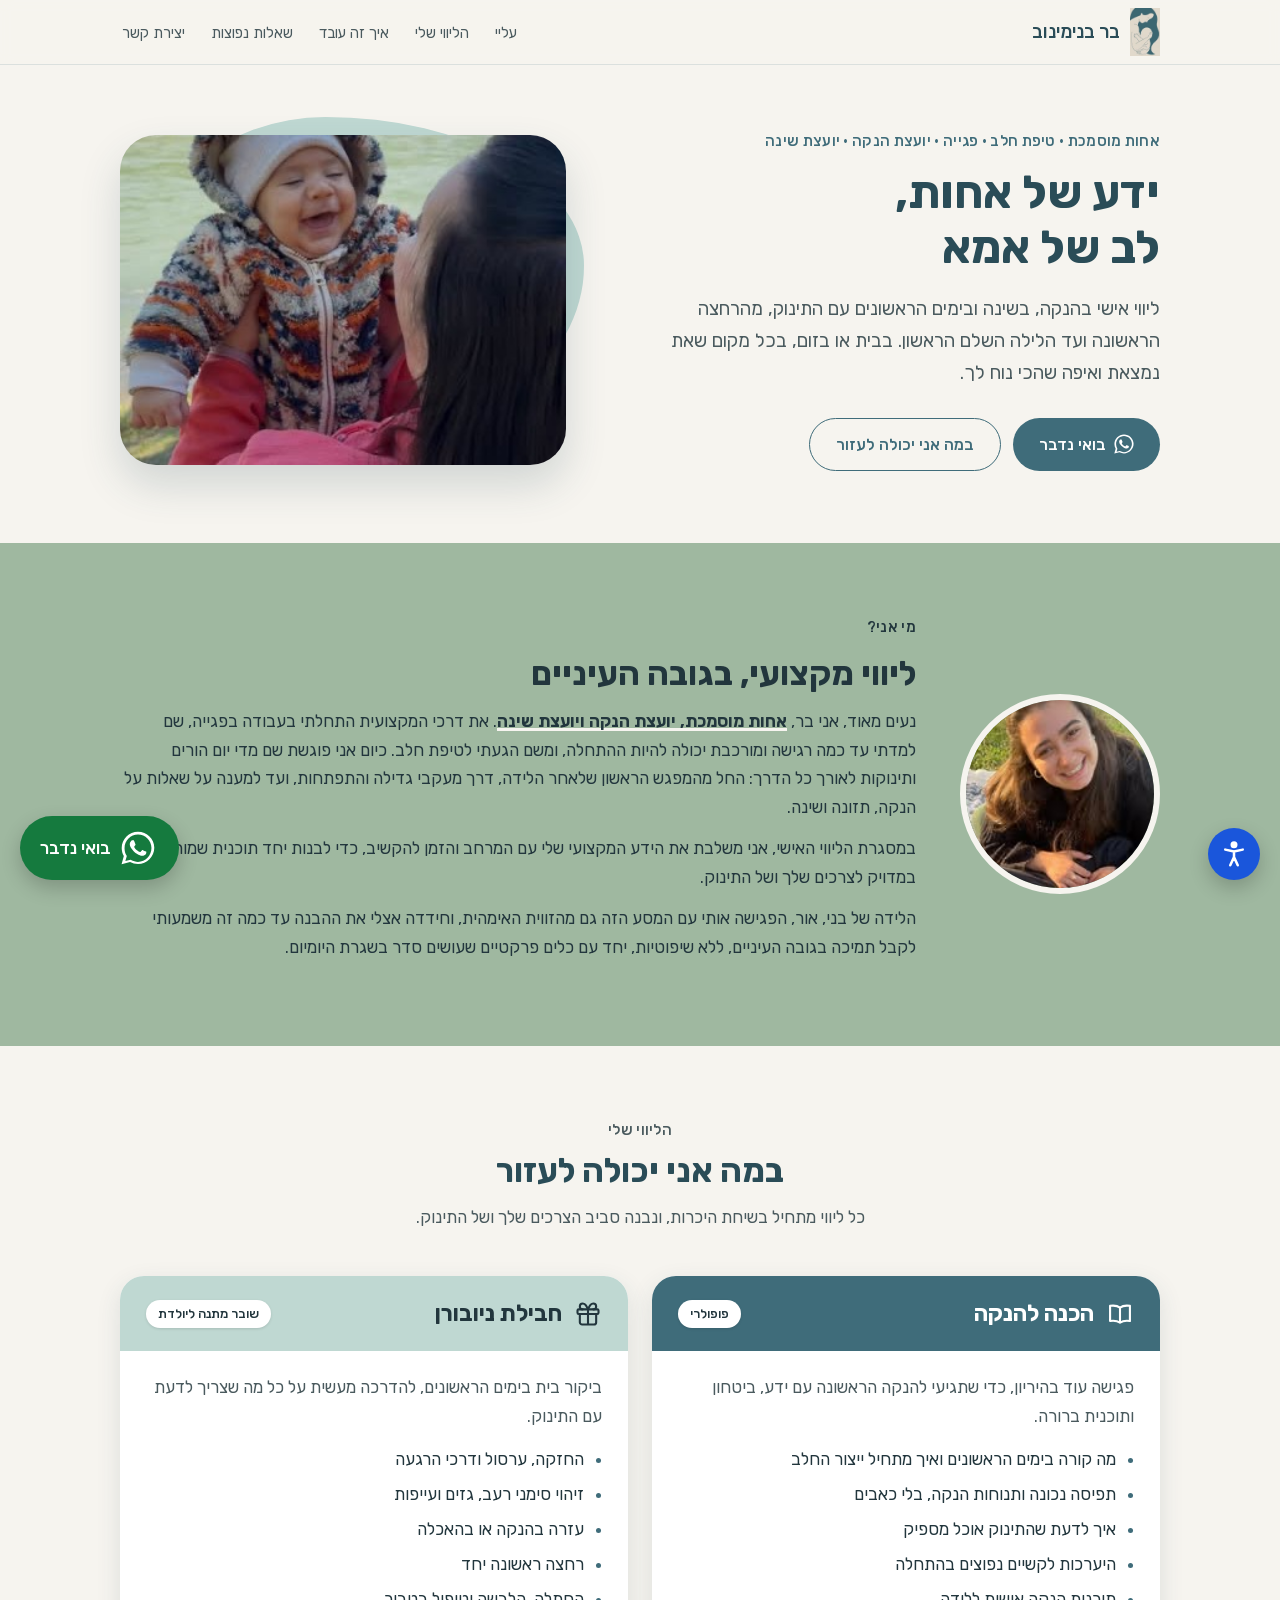
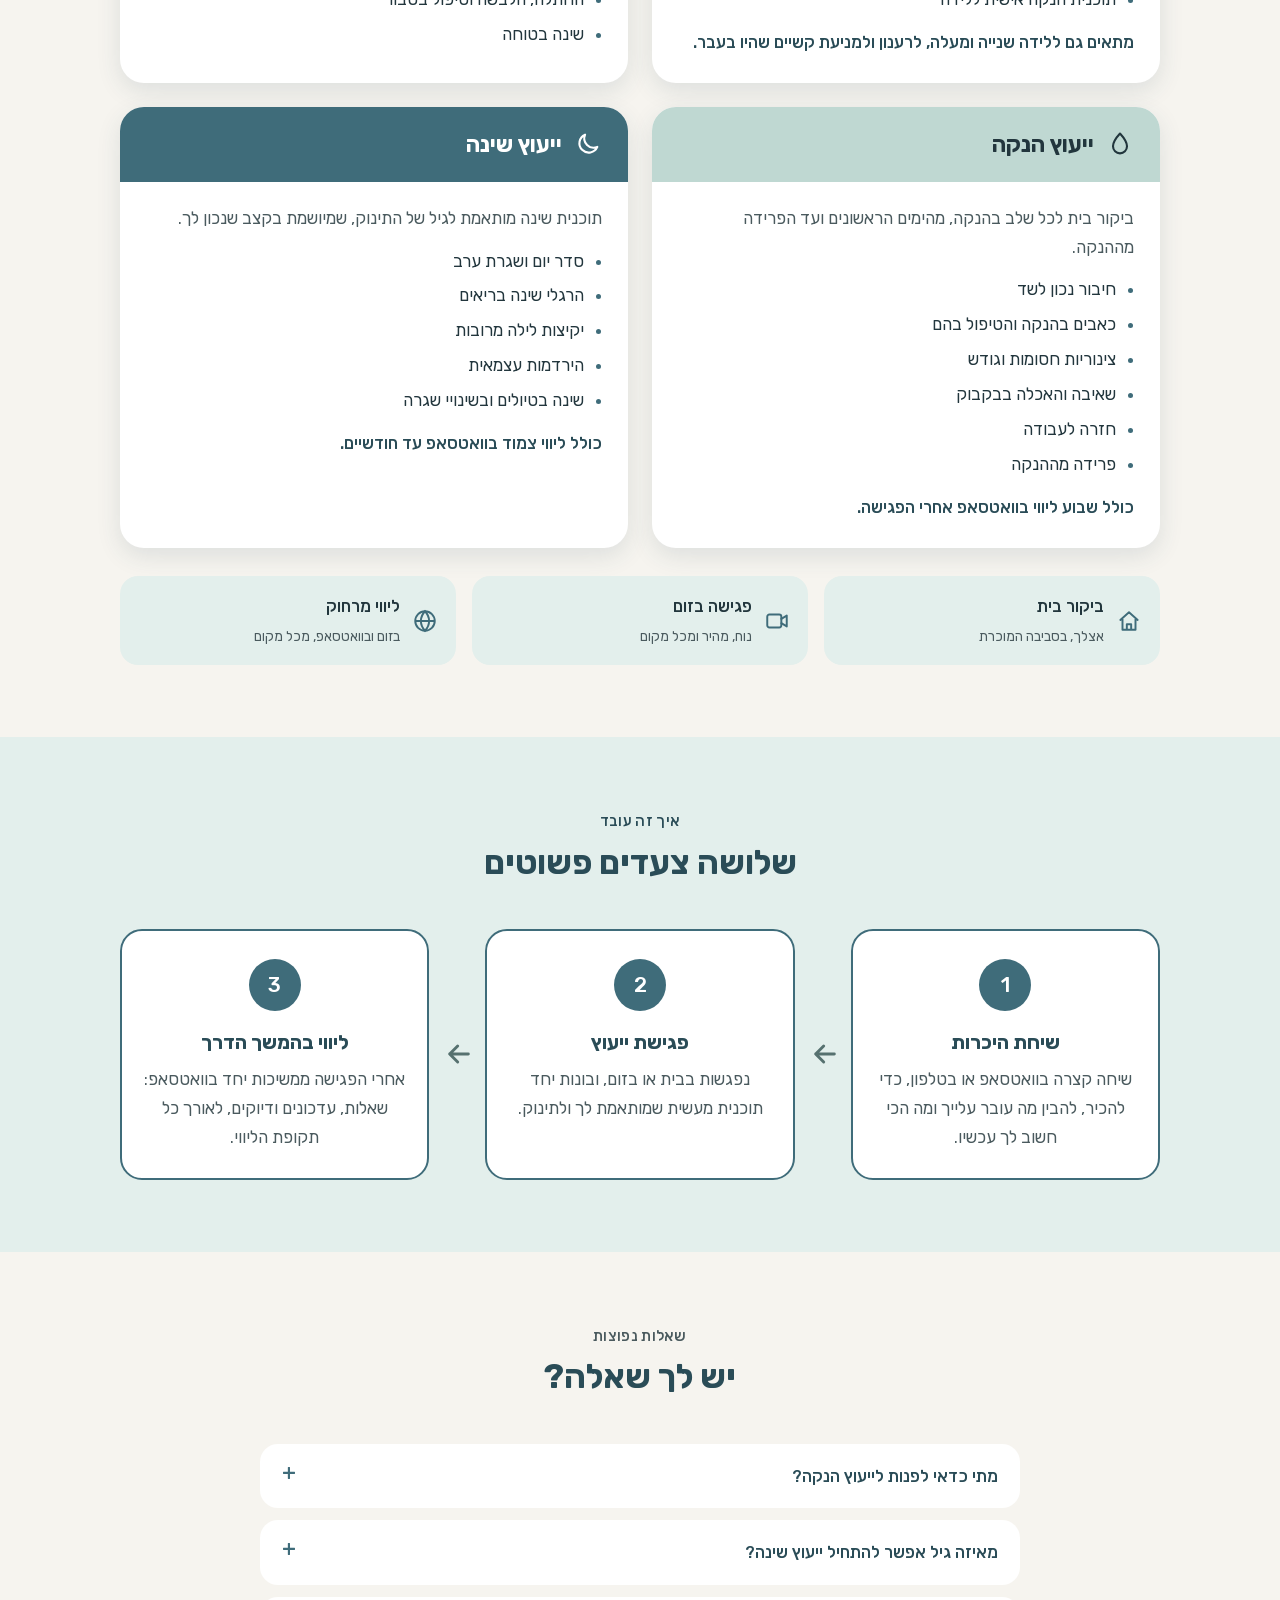
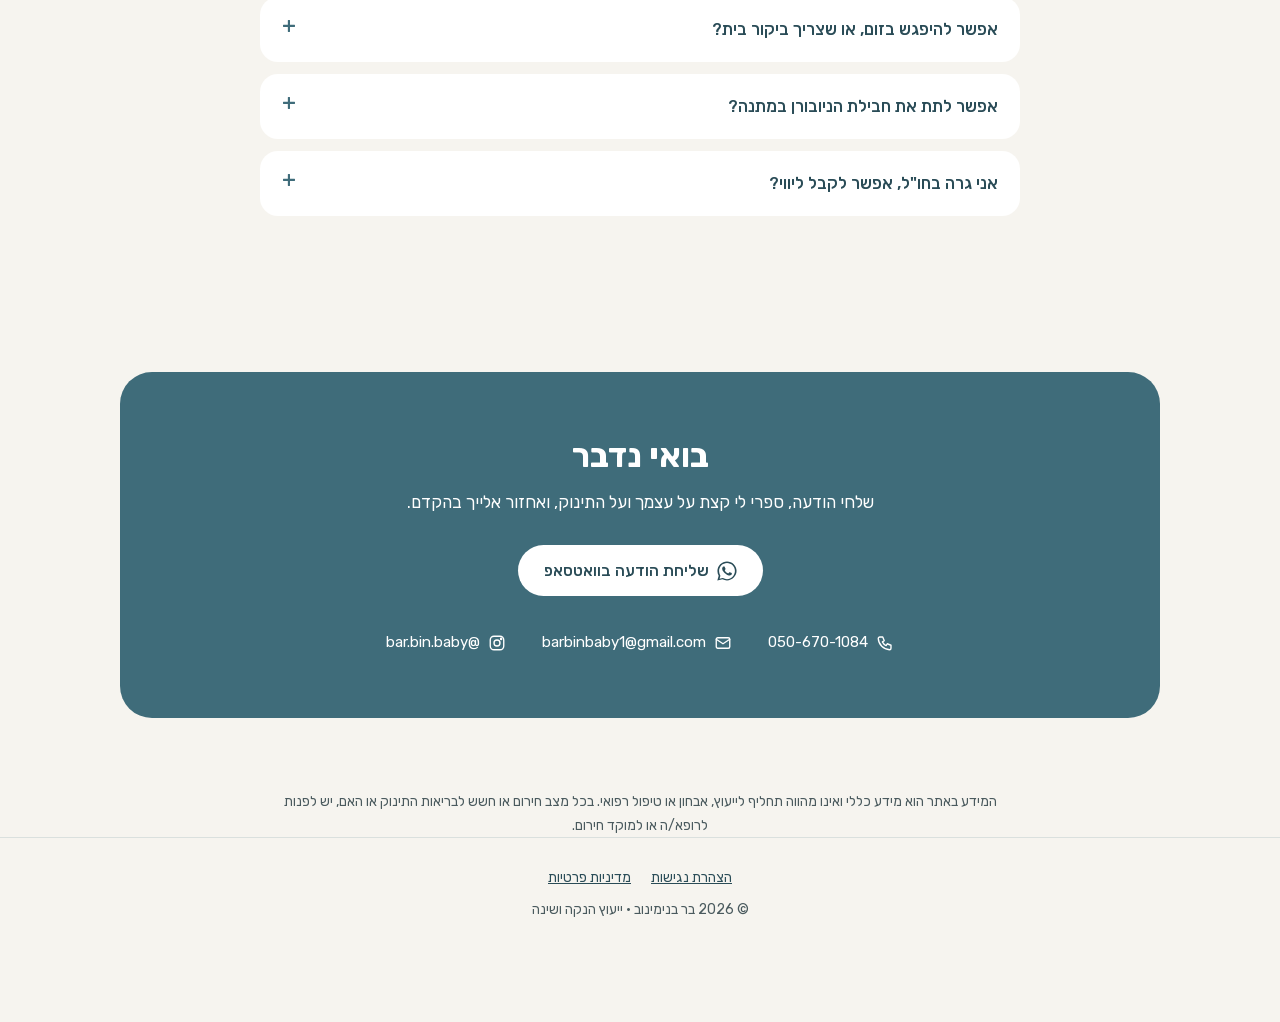
==== commit 28cf07af: "design: version D5 - no sand, sage about section, service cards diagonal deep blue / light blue, lig" ====
--- a/index.html
+++ b/index.html
@@ -11,7 +11,7 @@
 <meta property="og:locale" content="he_IL">
 <link rel="icon" href="img/mark.jpg">
 <link rel="preload" href="fonts/rubik-hebrew.woff2" as="font" type="font/woff2" crossorigin>
-<link rel="stylesheet" href="site.css?v=7">
+<link rel="stylesheet" href="site.css?v=8">
 </head>
 <body>
 <a class="skip" href="#main">דילוג לתוכן הראשי</a>
@@ -64,7 +64,7 @@
     </div>
   </section>
 
-  <section class="about s-deep" id="about" aria-labelledby="about-title">
+  <section class="about s-sage" id="about" aria-labelledby="about-title">
     <div class="wrap about-grid">
       <img class="avatar" src="img/profile.jpg" alt="בר בנימינוב מחייכת" width="150" height="150">
       <div>
@@ -152,7 +152,7 @@
     </div>
   </section>
 
-  <section class="s-sand" id="how" aria-labelledby="how-title">
+  <section class="s-smokyl" id="how" aria-labelledby="how-title">
     <div class="wrap">
       <div class="sec-head">
         <p class="eyebrow">איך זה עובד</p>
@@ -166,7 +166,7 @@
     </div>
   </section>
 
-  <section class="s-smoky" id="faq" aria-labelledby="faq-title">
+  <section class="s-cream" id="faq" aria-labelledby="faq-title">
     <div class="wrap">
       <div class="sec-head">
         <p class="eyebrow">שאלות נפוצות</p>
--- a/site.css
+++ b/site.css
@@ -2,9 +2,9 @@
 @font-face{font-family:Rubik;font-style:normal;font-weight:300 700;font-display:swap;src:url(fonts/rubik-latin.woff2) format('woff2');unicode-range:U+0000-00FF,U+0131,U+0152-0153,U+02BB-02BC,U+02C6,U+02DA,U+02DC,U+0304,U+0308,U+0329,U+2000-206F,U+20AC,U+2122,U+2191,U+2193,U+2212,U+2215,U+FEFF,U+FFFD}
 
 :root{
-  --bg:#F6F4EF; --sand:#E9E3D9; --card:#FFFFFF;
+  --bg:#F6F4EF; --sand:#E3EFEC; --card:#FFFFFF;
   --primary:#3F6C7A; --deep:#2A4C57; --accent:#3F6C7A; --blush:#BFD8D2;
-  --text:#22363D; --muted:#4A5A5E; --sage:#9FB8A0; --smoky:#BFD8D2; --focus:#1A56DB; --wa:#157A3E;
+  --text:#22363D; --muted:#4A5A5E; --sage:#9FB8A0; --smoky:#BFD8D2; --smokyl:#E3EFEC; --focus:#1A56DB; --wa:#157A3E;
   --tint-1:color-mix(in srgb,var(--primary) 14%,#fff);
   --tint-2:color-mix(in srgb,var(--accent) 14%,#fff);
 }
@@ -62,10 +62,8 @@
 
 .cards{display:grid;grid-template-columns:repeat(2,1fr);gap:24px;align-items:stretch}
 .card{--band:var(--primary);--ink:#fff;background:var(--card);border-radius:24px;overflow:hidden;display:flex;flex-direction:column;box-shadow:0 8px 24px color-mix(in srgb,var(--deep) 12%,transparent)}
-.c-prep{--band:var(--sage);--ink:#22363D}
-.c-newborn{--band:var(--sand);--ink:#22363D}
-.c-lact{--band:var(--primary);--ink:#fff}
-.c-sleep{--band:var(--smoky);--ink:#22363D}
+.c-prep,.c-sleep{--band:var(--primary);--ink:#fff}
+.c-newborn,.c-lact{--band:var(--smoky);--ink:#22363D}
 .card-head{background:var(--band);color:var(--ink);display:flex;align-items:center;gap:12px;padding:18px 26px}
 .card-head svg{width:28px;height:28px;flex:none}
 .card-head h3{margin:0;font-size:23px;color:var(--ink);flex:1}
@@ -78,15 +76,16 @@
 .card .note-in{margin:14px 0 0;font-weight:500;color:var(--deep)}
 .swipe-hint{display:none}
 .s-cream{background:var(--bg)}
-.s-sand{background:var(--sand)}
+.s-smokyl{background:var(--smokyl)}
+.s-smokyl .eyebrow{color:var(--deep)}
 .s-smoky{background:var(--smoky)}
 .s-smoky .eyebrow{color:var(--deep)}
-.s-deep{background:var(--primary);color:#fff}
-.s-deep .eyebrow{color:#F6F4EF}
-.s-deep h2{color:#fff}
-.s-deep strong{color:#fff;font-weight:700;box-shadow:inset 0 -3px 0 var(--sage)}
-.s-deep .avatar{border-color:var(--smoky)}
-.s-deep :focus-visible{outline-color:#fff}
+.s-sage{background:var(--sage);color:#22363D}
+.s-sage .eyebrow{color:#22363D}
+.s-sage h2{color:#22363D}
+.s-sage strong{color:#22363D;font-weight:700;box-shadow:inset 0 -3px 0 var(--bg)}
+.s-sage .avatar{border-color:var(--bg)}
+.s-sage :focus-visible{outline-color:#22363D}
 
 .formats{display:grid;grid-template-columns:repeat(3,1fr);gap:16px;margin:28px 0 0;padding:0;list-style:none}
 .formats li{display:flex;gap:12px;align-items:center;background:var(--sand);border-radius:18px;padding:16px 18px}
@@ -110,7 +109,7 @@
 details p{margin:0;padding:0 22px 18px;color:var(--muted)}
 
 .contact{text-align:center}
-.contact-box{background:var(--deep);color:#fff;border-radius:32px;padding:56px 24px}
+.contact-box{background:var(--primary);color:#fff;border-radius:32px;padding:56px 24px}
 .contact-box h2{color:#fff}
 .contact-box p{margin:0 auto 28px;max-width:520px}
 .contact-box .btn-main{background:#fff;color:var(--deep)}
@@ -161,8 +160,8 @@
 html.a11y-contrast{--bg:#fff;--sand:#fff;--card:#fff;--primary:#000;--deep:#000;--accent:#000;--blush:#fff;--text:#000;--muted:#000;--tint-1:#fff;--tint-2:#fff}
 html.a11y-contrast .steps li{--c:#000}
 html.a11y-contrast .card{background:#fff!important;border-color:#000!important}
-html.a11y-contrast .s-sand,html.a11y-contrast .s-smoky,html.a11y-contrast .s-deep{background:#fff;color:#000}
-html.a11y-contrast .s-deep h2,html.a11y-contrast .s-deep strong,html.a11y-contrast .s-deep .eyebrow{color:#000}
+html.a11y-contrast .s-smokyl,html.a11y-contrast .s-smoky,html.a11y-contrast .s-sage{background:#fff;color:#000}
+html.a11y-contrast .s-sage h2,html.a11y-contrast .s-sage strong,html.a11y-contrast .s-sage .eyebrow{color:#000}
 html.a11y-contrast .card{--band:var(--primary);--ink:#fff;background:var(--card);border-radius:24px;overflow:hidden;display:flex;flex-direction:column;box-shadow:0 8px 24px color-mix(in srgb,var(--deep) 12%,transparent)}
 html.a11y-contrast .card,html.a11y-contrast details,html.a11y-contrast .formats li,html.a11y-contrast .badges li{border:2px solid #000}
 html.a11y-contrast .contact-box{background:#000}
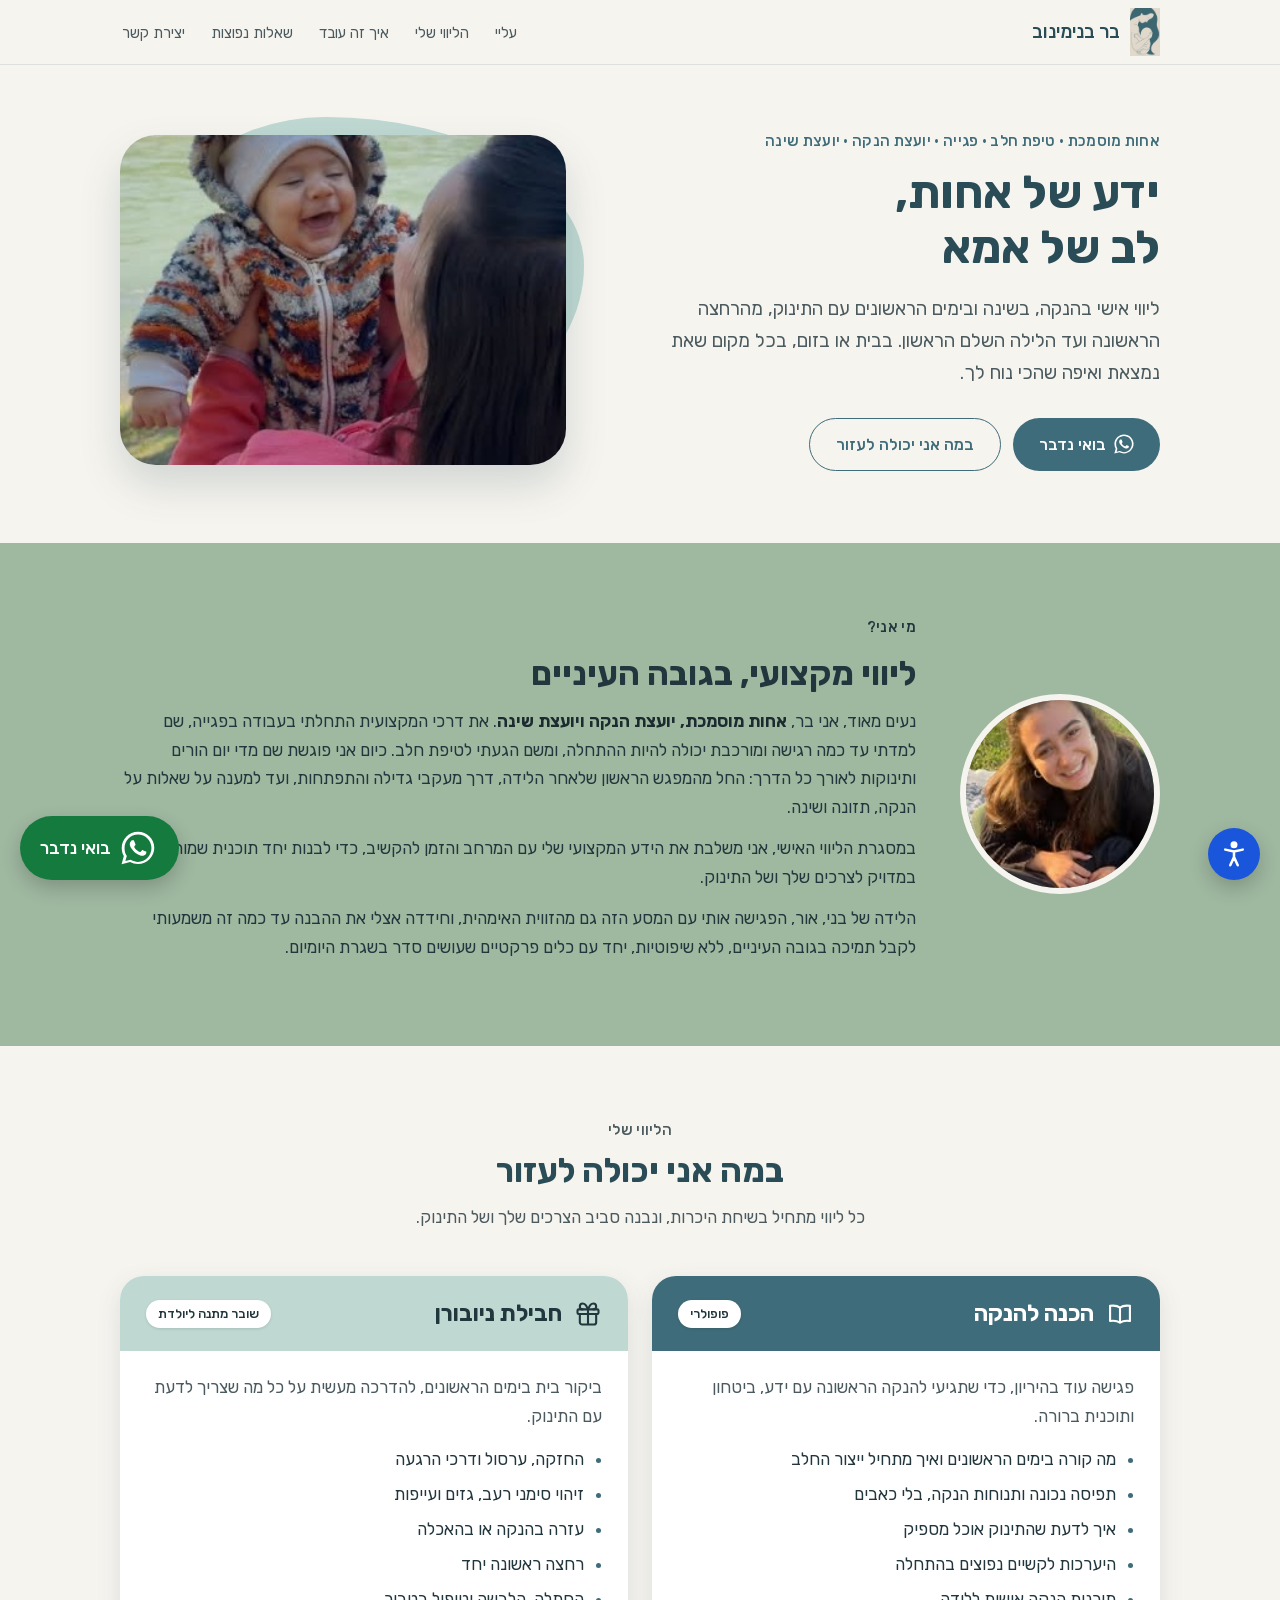
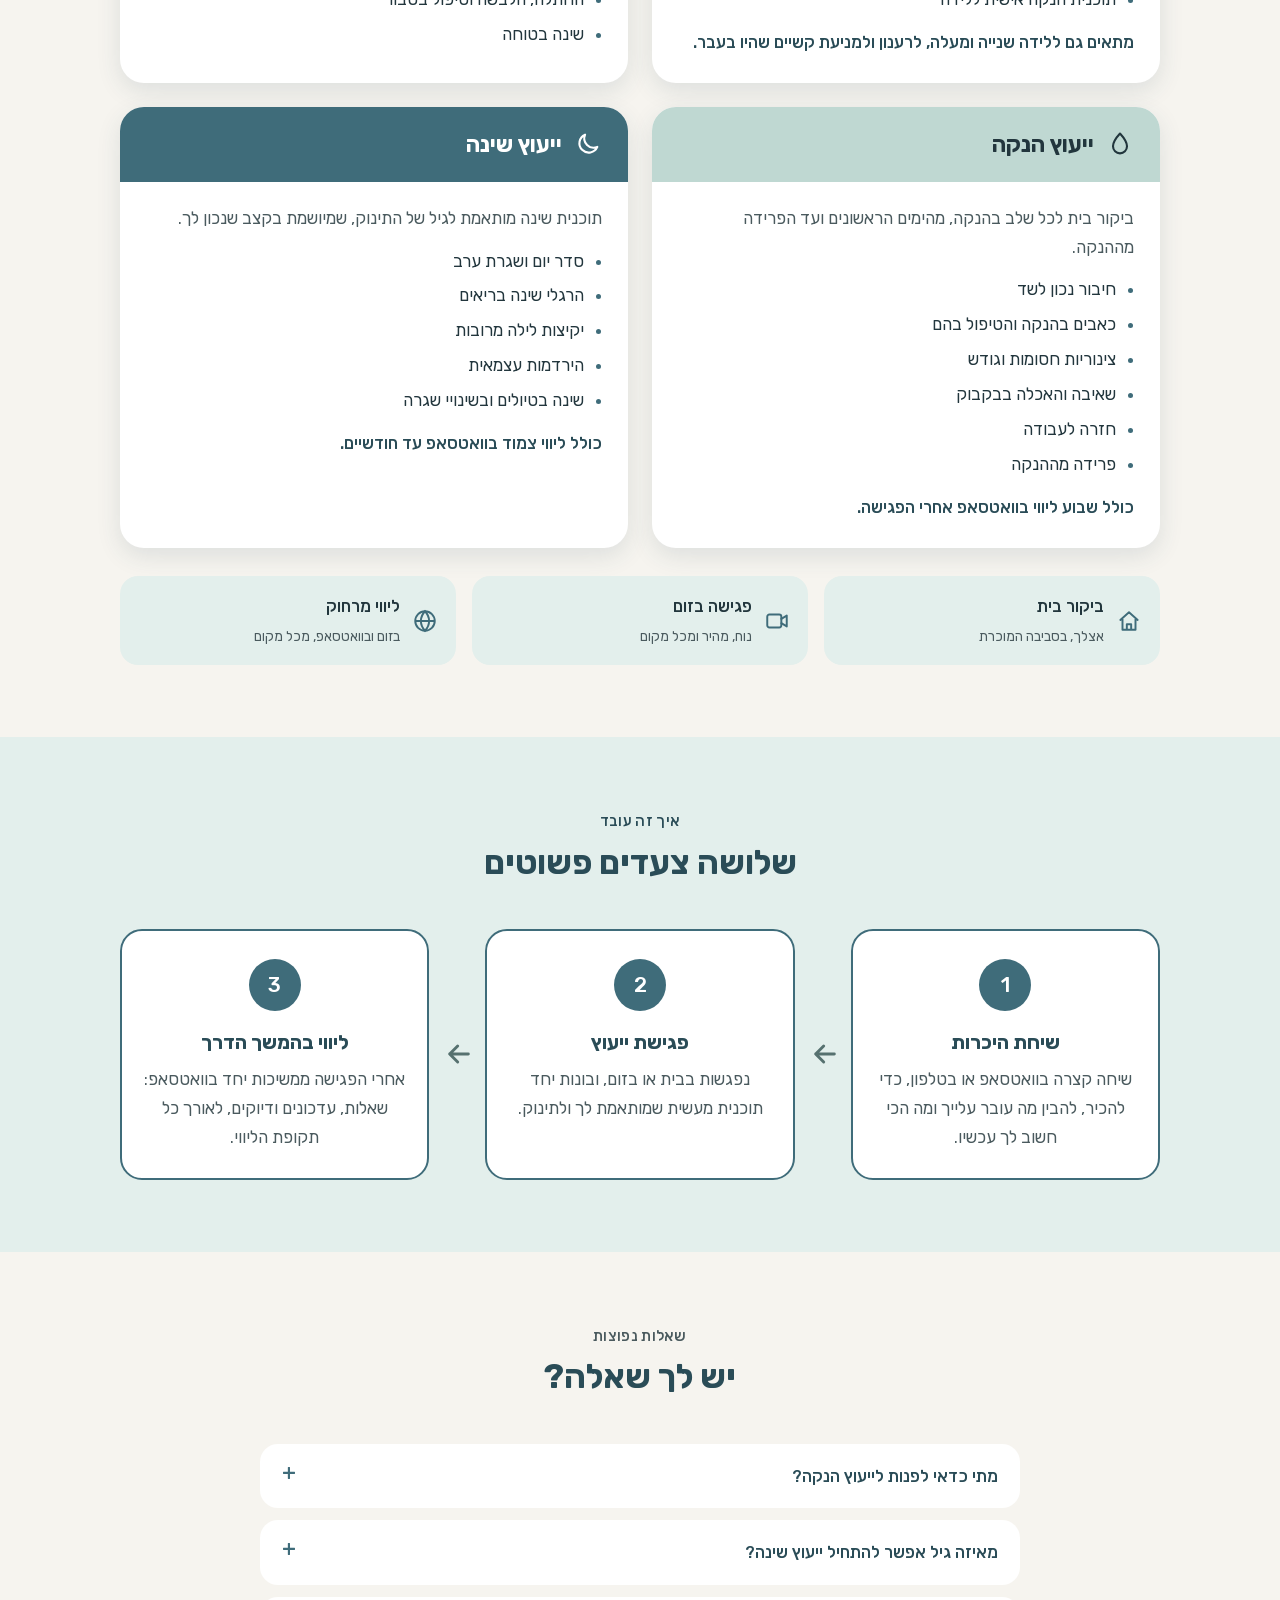
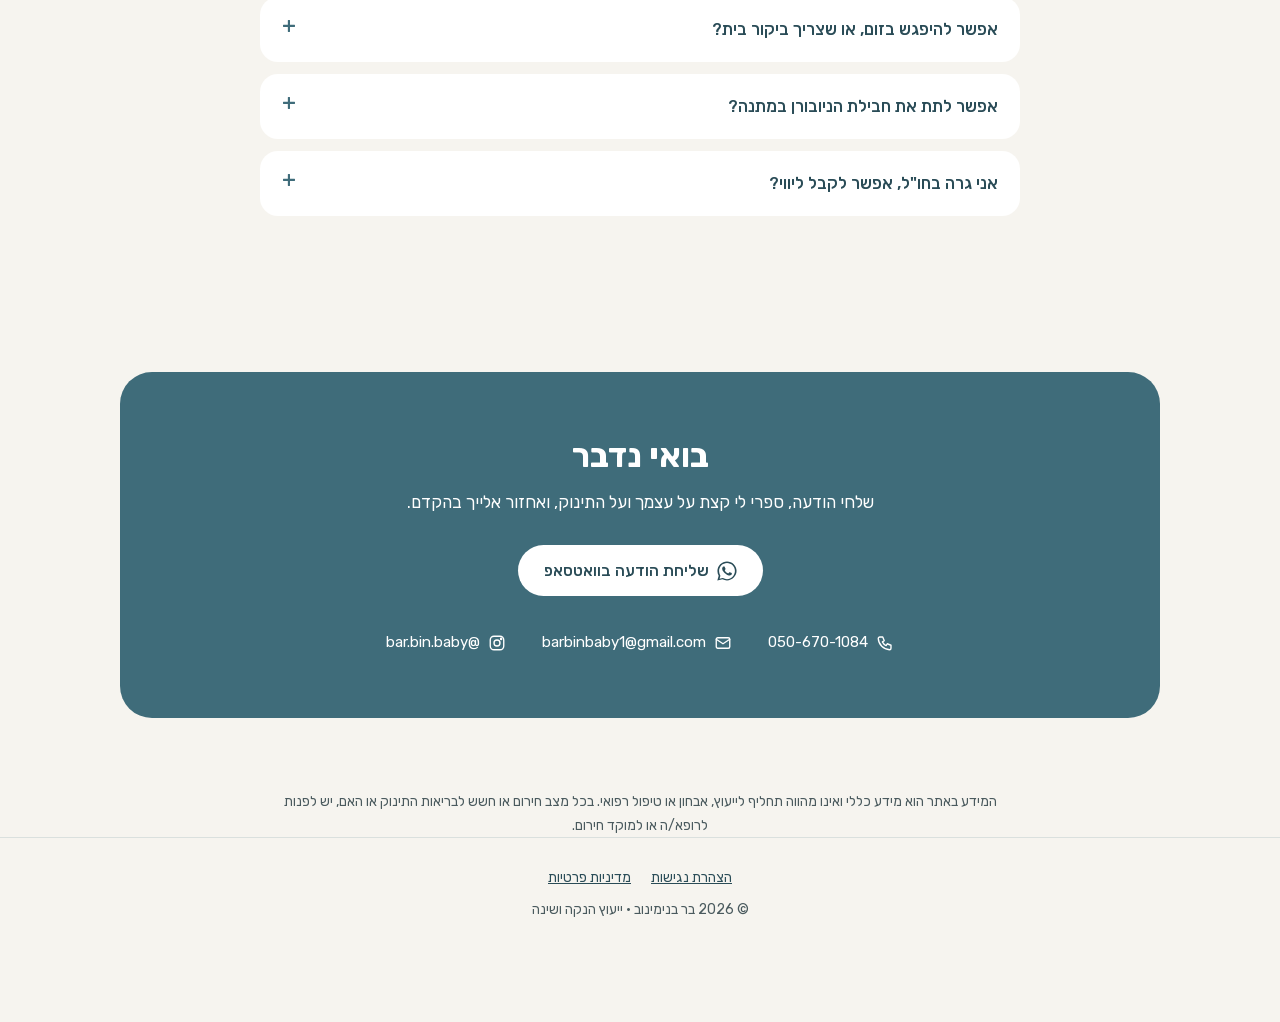
==== commit dd920c87: "about: plain bold credentials, no underline Co-Authored-By: Claude Opus 5.5 <noreply@anthropic.com>" ====
--- a/index.html
+++ b/index.html
@@ -11,7 +11,7 @@
 <meta property="og:locale" content="he_IL">
 <link rel="icon" href="img/mark.jpg">
 <link rel="preload" href="fonts/rubik-hebrew.woff2" as="font" type="font/woff2" crossorigin>
-<link rel="stylesheet" href="site.css?v=8">
+<link rel="stylesheet" href="site.css?v=9">
 </head>
 <body>
 <a class="skip" href="#main">דילוג לתוכן הראשי</a>
--- a/site.css
+++ b/site.css
@@ -83,7 +83,7 @@
 .s-sage{background:var(--sage);color:#22363D}
 .s-sage .eyebrow{color:#22363D}
 .s-sage h2{color:#22363D}
-.s-sage strong{color:#22363D;font-weight:700;box-shadow:inset 0 -3px 0 var(--bg)}
+.s-sage strong{color:#1B2B30;font-weight:700}
 .s-sage .avatar{border-color:var(--bg)}
 .s-sage :focus-visible{outline-color:#22363D}
 
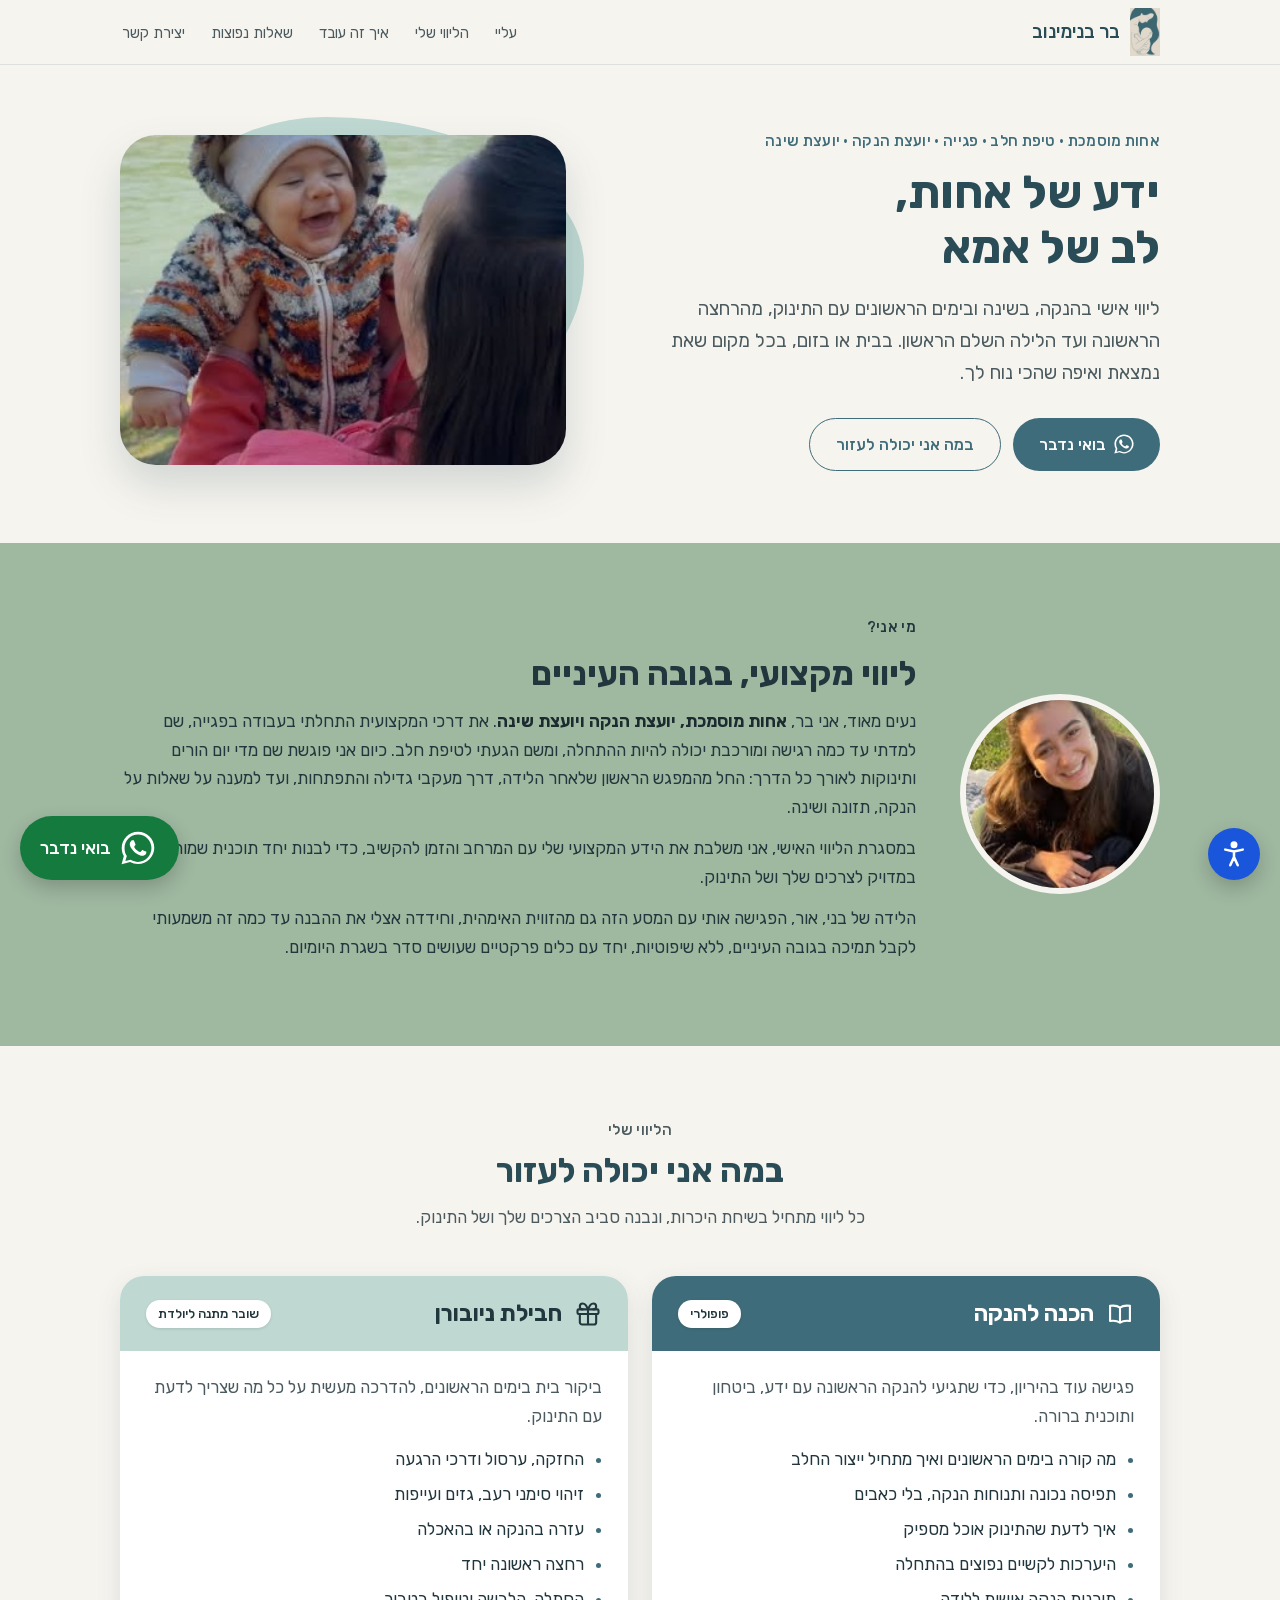
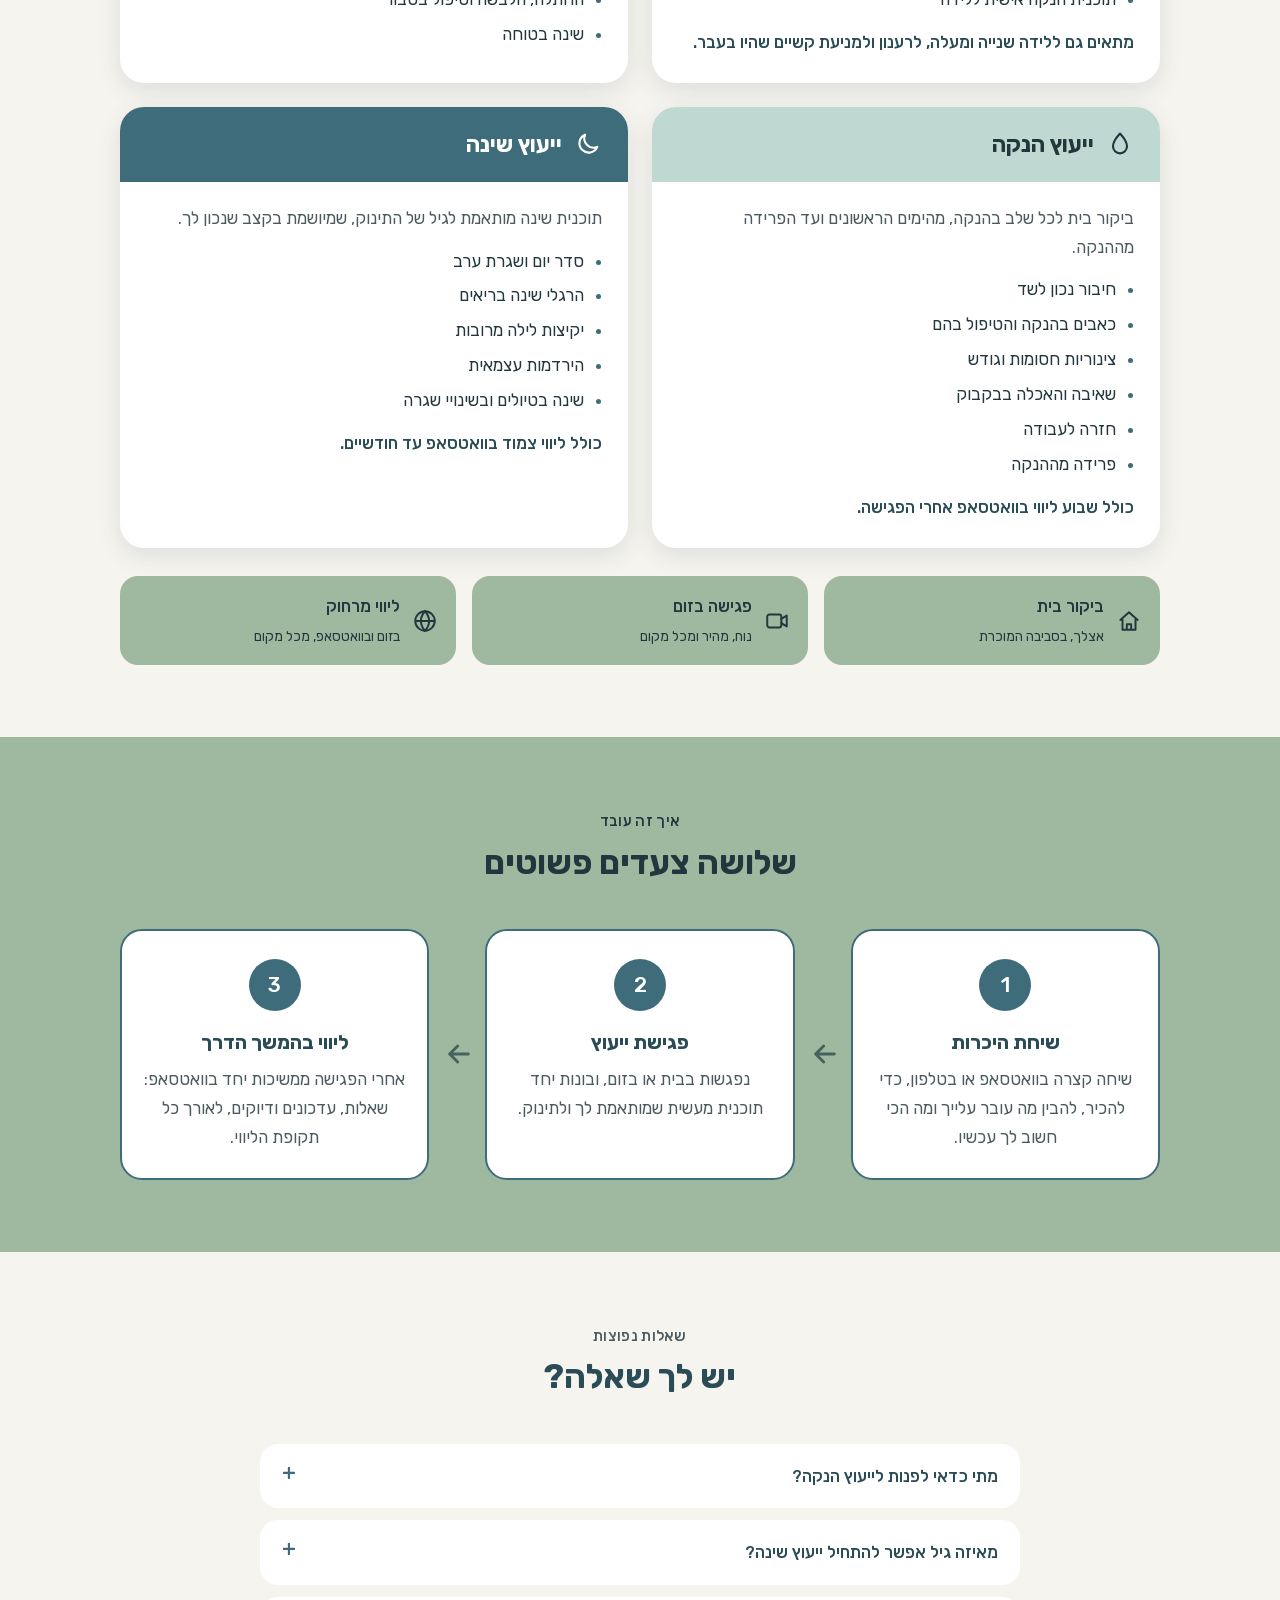
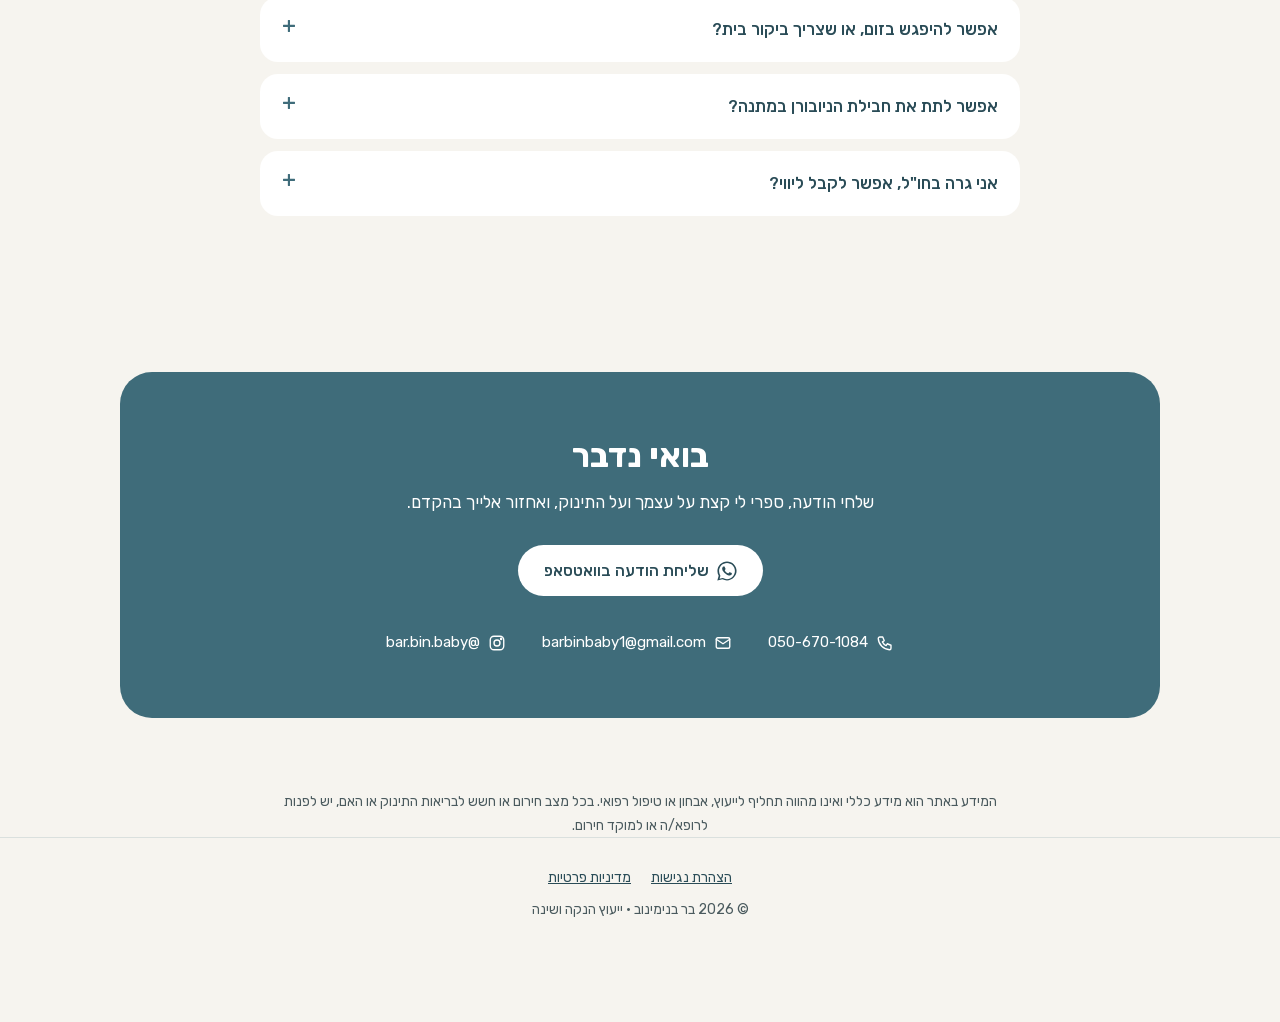
==== commit 9fa06bd8: "design: format tiles and how-it-works section on sage green Co-Authored-By: Claude Opus 5.5 <noreply" ====
--- a/index.html
+++ b/index.html
@@ -11,7 +11,7 @@
 <meta property="og:locale" content="he_IL">
 <link rel="icon" href="img/mark.jpg">
 <link rel="preload" href="fonts/rubik-hebrew.woff2" as="font" type="font/woff2" crossorigin>
-<link rel="stylesheet" href="site.css?v=9">
+<link rel="stylesheet" href="site.css?v=10">
 </head>
 <body>
 <a class="skip" href="#main">דילוג לתוכן הראשי</a>
@@ -152,7 +152,7 @@
     </div>
   </section>
 
-  <section class="s-smokyl" id="how" aria-labelledby="how-title">
+  <section class="s-sagebg" id="how" aria-labelledby="how-title">
     <div class="wrap">
       <div class="sec-head">
         <p class="eyebrow">איך זה עובד</p>
--- a/site.css
+++ b/site.css
@@ -78,6 +78,8 @@
 .s-cream{background:var(--bg)}
 .s-smokyl{background:var(--smokyl)}
 .s-smokyl .eyebrow{color:var(--deep)}
+.s-sagebg{background:var(--sage)}
+.s-sagebg .eyebrow,.s-sagebg h2{color:#22363D}
 .s-smoky{background:var(--smoky)}
 .s-smoky .eyebrow{color:var(--deep)}
 .s-sage{background:var(--sage);color:#22363D}
@@ -88,10 +90,10 @@
 .s-sage :focus-visible{outline-color:#22363D}
 
 .formats{display:grid;grid-template-columns:repeat(3,1fr);gap:16px;margin:28px 0 0;padding:0;list-style:none}
-.formats li{display:flex;gap:12px;align-items:center;background:var(--sand);border-radius:18px;padding:16px 18px}
-.formats svg{width:26px;height:26px;color:var(--primary);flex:none}
+.formats li{display:flex;gap:12px;align-items:center;background:var(--sage);color:#22363D;border-radius:18px;padding:16px 18px}
+.formats svg{width:26px;height:26px;color:#22363D;flex:none}
 .formats b{display:block;font-weight:500}
-.formats span{font-size:14px;color:var(--muted)}
+.formats span{font-size:14px;color:#22363D}
 
 .steps{display:grid;grid-template-columns:repeat(3,1fr);gap:56px;margin:0;padding:0;list-style:none;align-items:stretch}
 .steps li{--c:var(--primary);position:relative;text-align:center;padding:28px 22px 26px;background:var(--card);border:2px solid var(--c);border-radius:22px}
@@ -160,7 +162,7 @@
 html.a11y-contrast{--bg:#fff;--sand:#fff;--card:#fff;--primary:#000;--deep:#000;--accent:#000;--blush:#fff;--text:#000;--muted:#000;--tint-1:#fff;--tint-2:#fff}
 html.a11y-contrast .steps li{--c:#000}
 html.a11y-contrast .card{background:#fff!important;border-color:#000!important}
-html.a11y-contrast .s-smokyl,html.a11y-contrast .s-smoky,html.a11y-contrast .s-sage{background:#fff;color:#000}
+html.a11y-contrast .s-sagebg,html.a11y-contrast .formats li,html.a11y-contrast .s-smokyl,html.a11y-contrast .s-smoky,html.a11y-contrast .s-sage{background:#fff;color:#000}
 html.a11y-contrast .s-sage h2,html.a11y-contrast .s-sage strong,html.a11y-contrast .s-sage .eyebrow{color:#000}
 html.a11y-contrast .card{--band:var(--primary);--ink:#fff;background:var(--card);border-radius:24px;overflow:hidden;display:flex;flex-direction:column;box-shadow:0 8px 24px color-mix(in srgb,var(--deep) 12%,transparent)}
 html.a11y-contrast .card,html.a11y-contrast details,html.a11y-contrast .formats li,html.a11y-contrast .badges li{border:2px solid #000}
@@ -190,3 +192,4 @@
   section{padding:52px 0}
   h2{font-size:28px}
 }
+
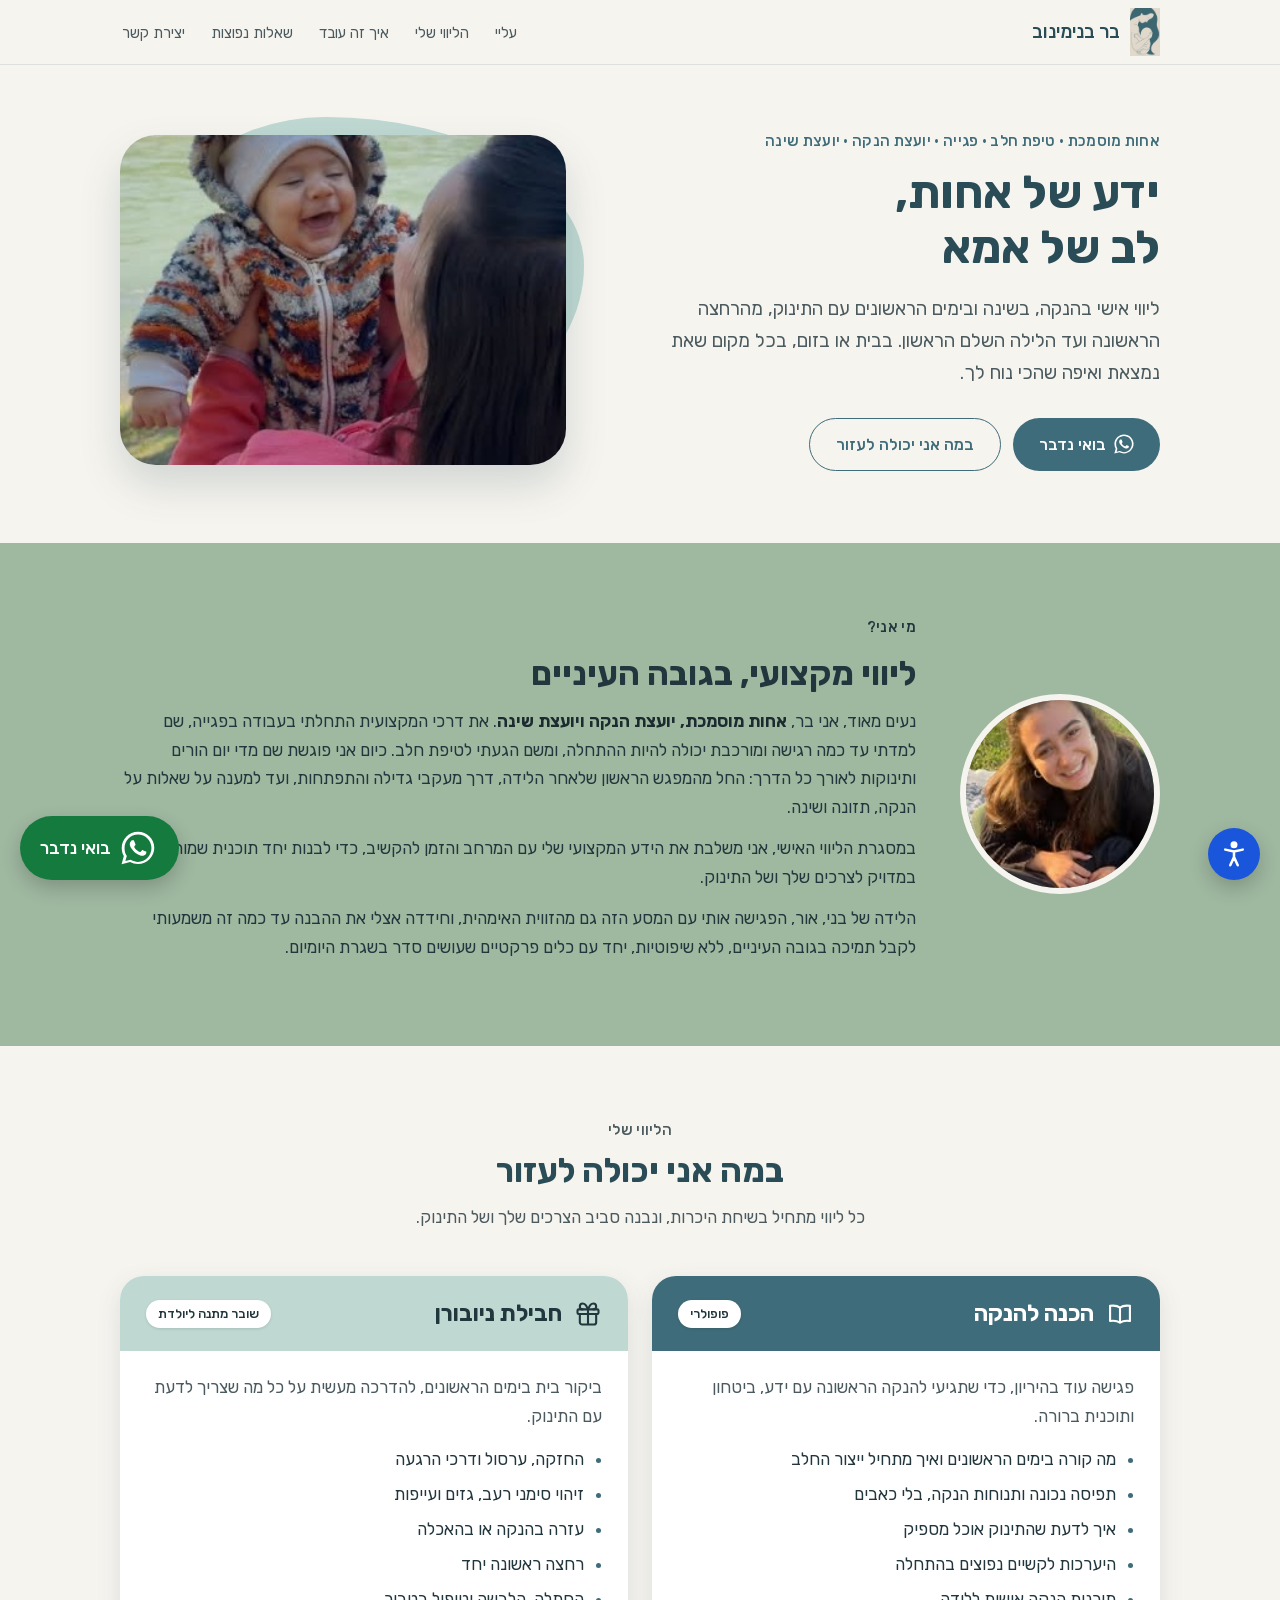
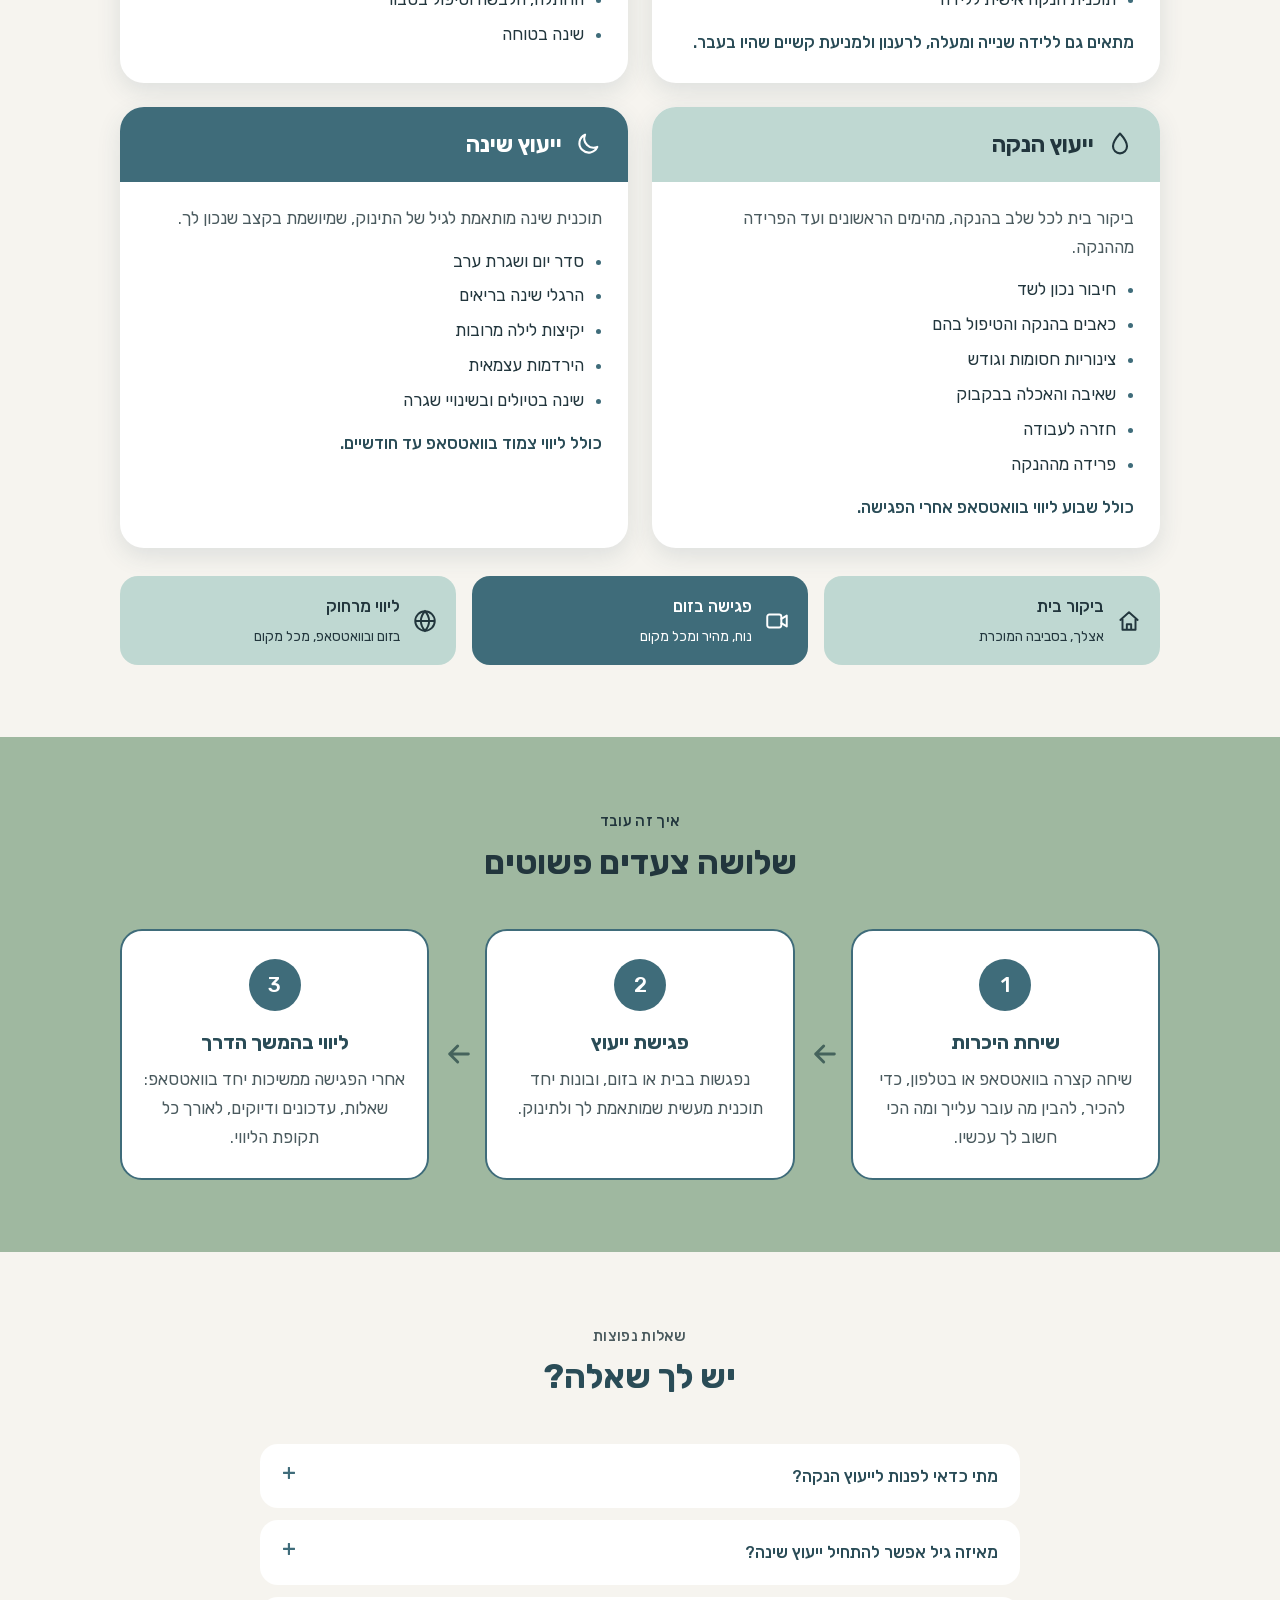
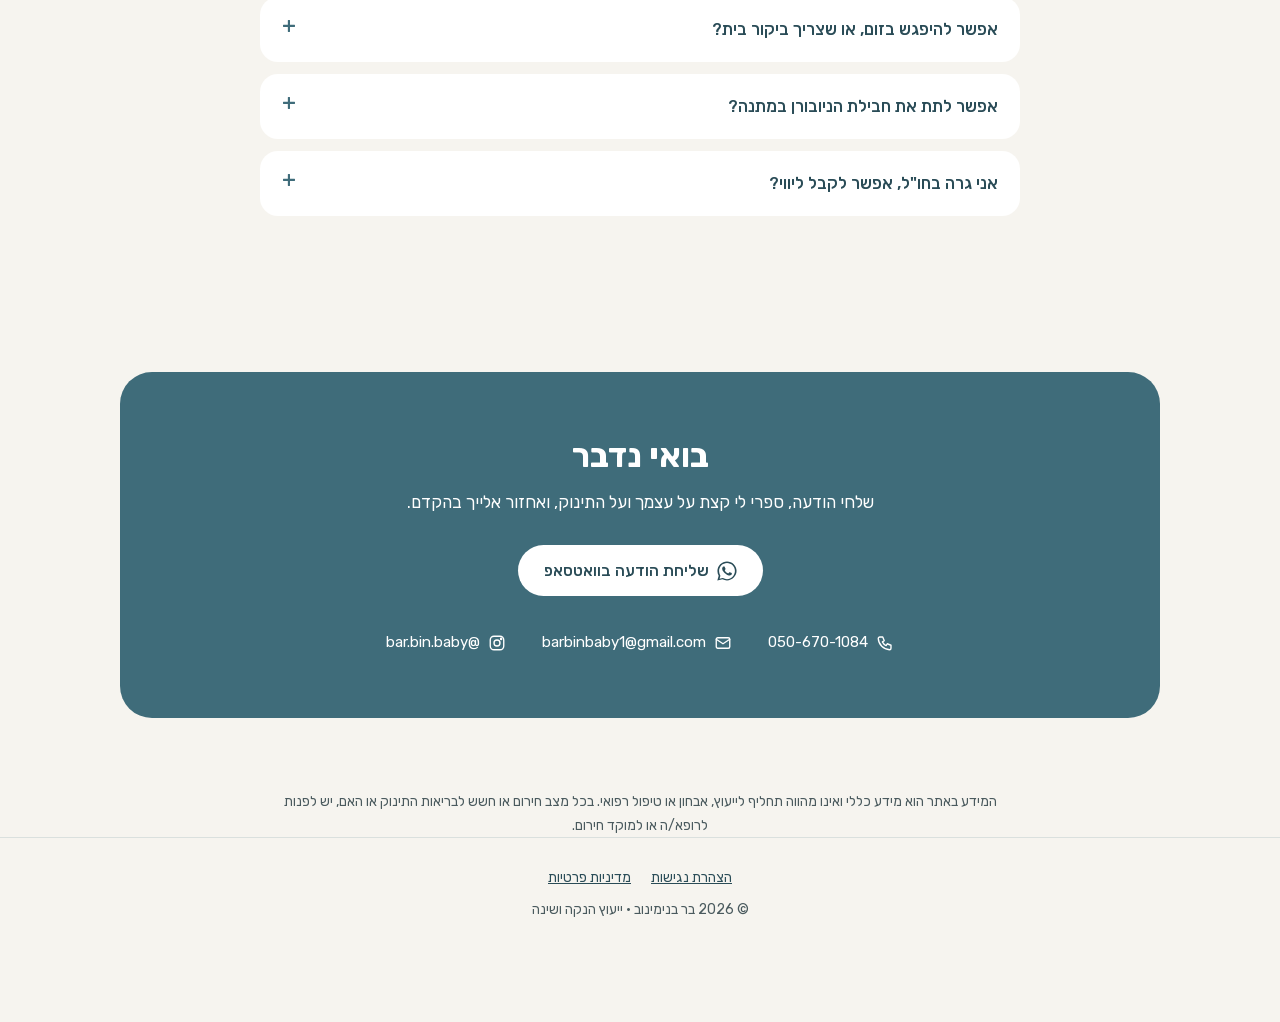
==== commit eaec6390: "design: format tiles light blue / deep blue / light blue, matching the service cards Co-Authored-By:" ====
--- a/index.html
+++ b/index.html
@@ -11,7 +11,7 @@
 <meta property="og:locale" content="he_IL">
 <link rel="icon" href="img/mark.jpg">
 <link rel="preload" href="fonts/rubik-hebrew.woff2" as="font" type="font/woff2" crossorigin>
-<link rel="stylesheet" href="site.css?v=10">
+<link rel="stylesheet" href="site.css?v=11">
 </head>
 <body>
 <a class="skip" href="#main">דילוג לתוכן הראשי</a>
--- a/site.css
+++ b/site.css
@@ -90,7 +90,9 @@
 .s-sage :focus-visible{outline-color:#22363D}
 
 .formats{display:grid;grid-template-columns:repeat(3,1fr);gap:16px;margin:28px 0 0;padding:0;list-style:none}
-.formats li{display:flex;gap:12px;align-items:center;background:var(--sage);color:#22363D;border-radius:18px;padding:16px 18px}
+.formats li{display:flex;gap:12px;align-items:center;background:var(--smoky);color:#22363D;border-radius:18px;padding:16px 18px}
+.formats li:nth-child(2){background:var(--primary);color:#fff}
+.formats li:nth-child(2) svg,.formats li:nth-child(2) span{color:#fff}
 .formats svg{width:26px;height:26px;color:#22363D;flex:none}
 .formats b{display:block;font-weight:500}
 .formats span{font-size:14px;color:#22363D}
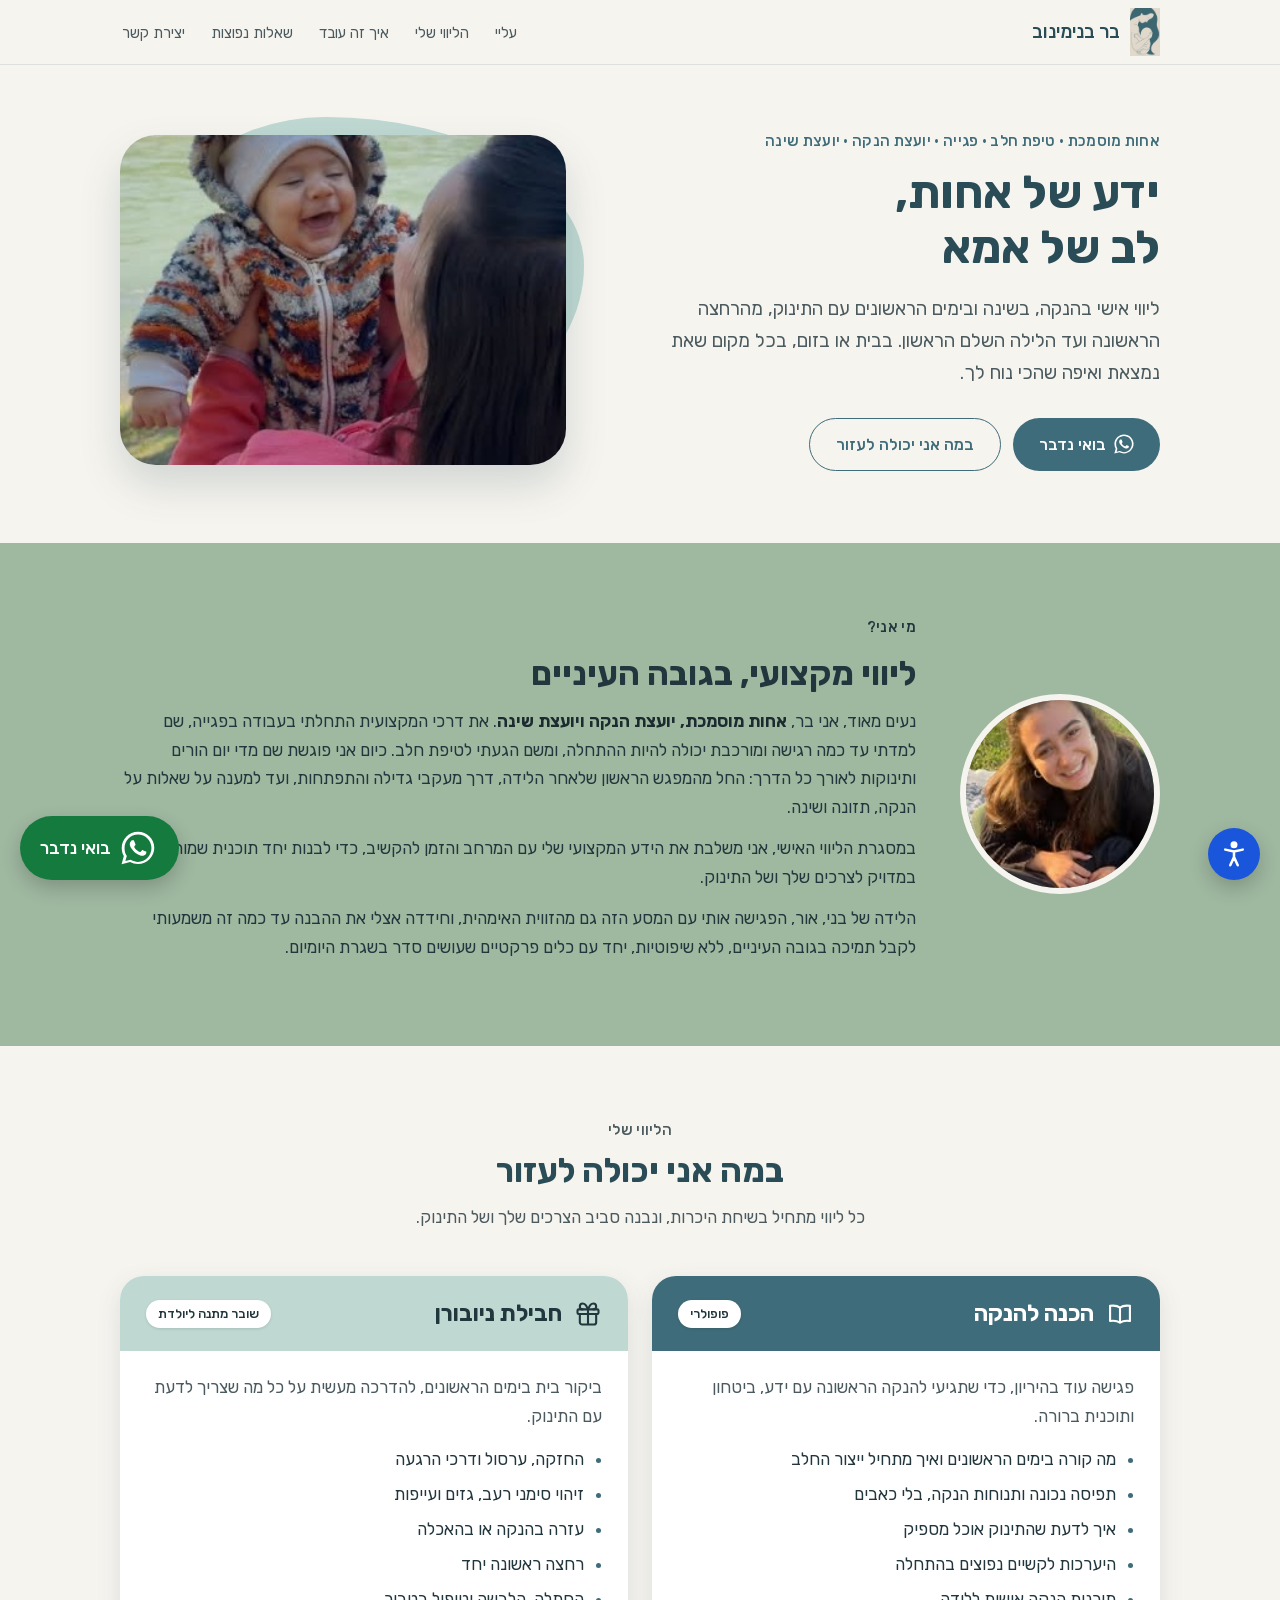
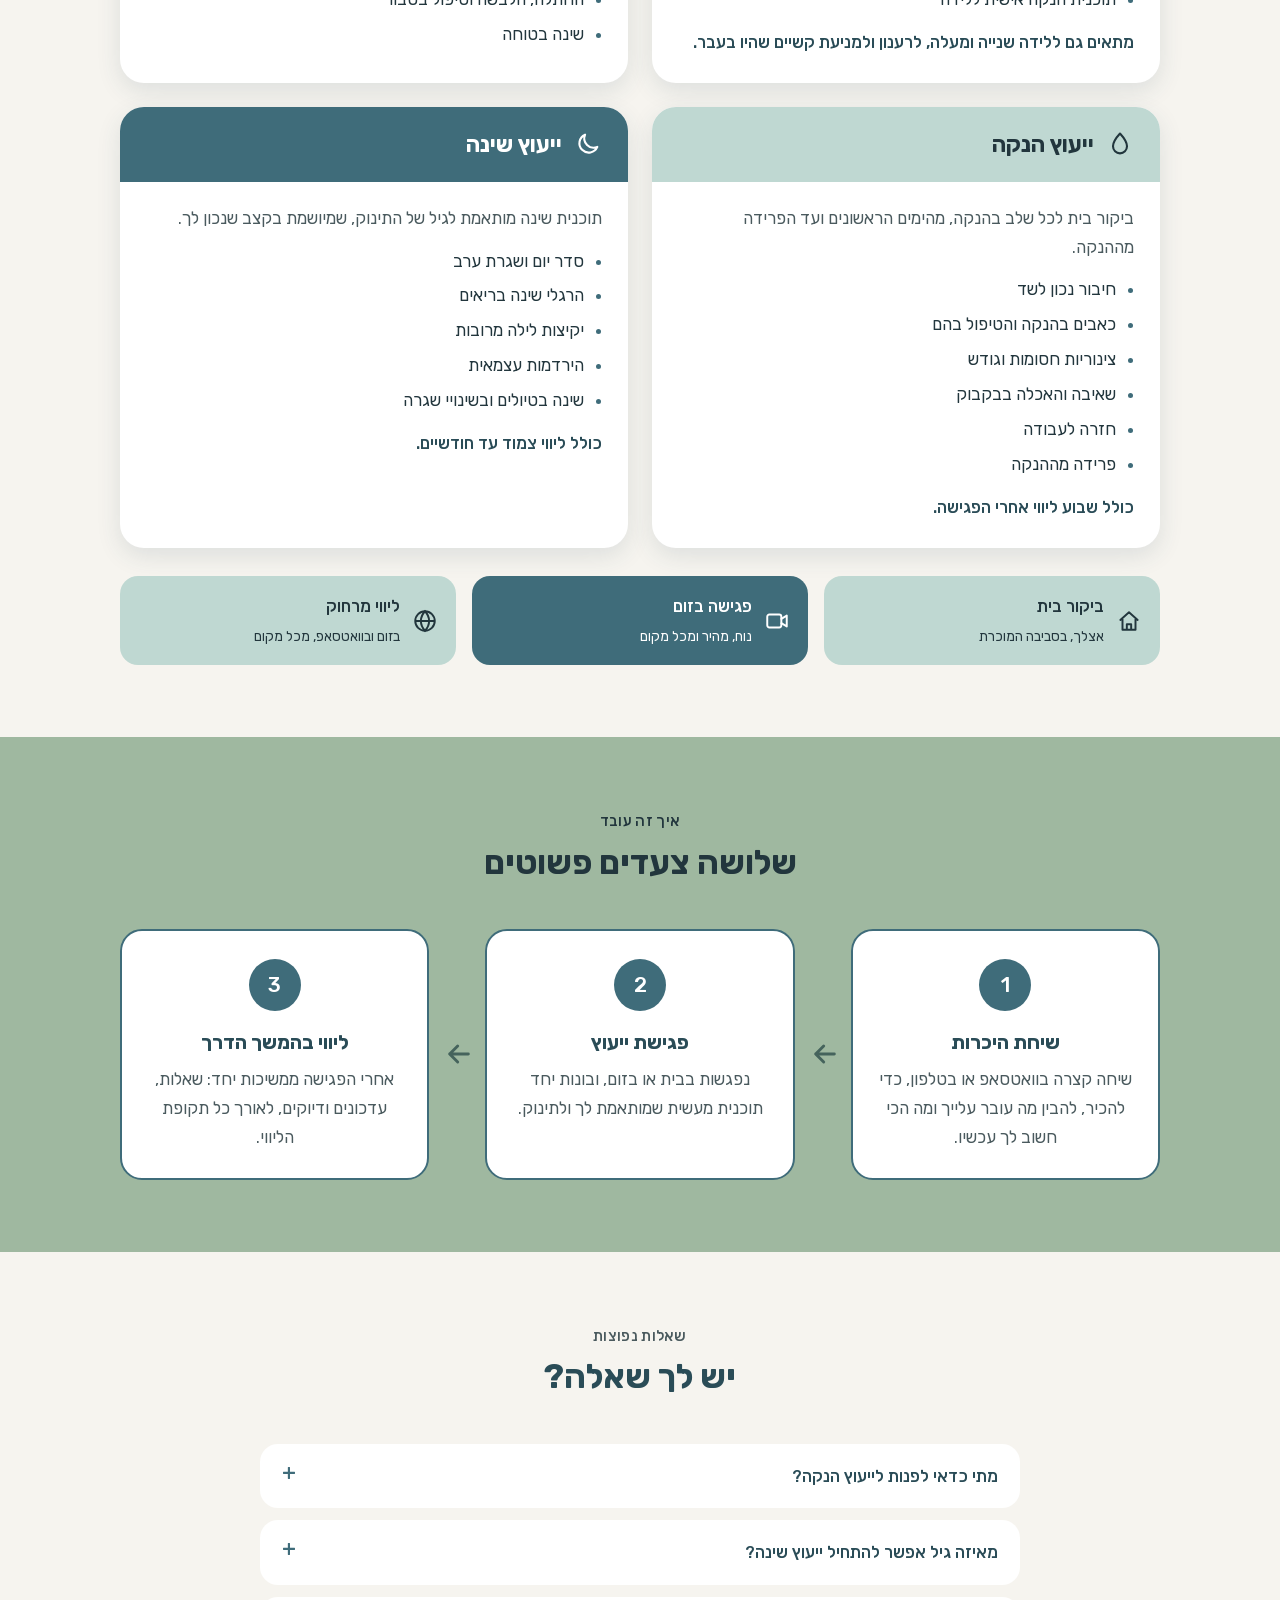
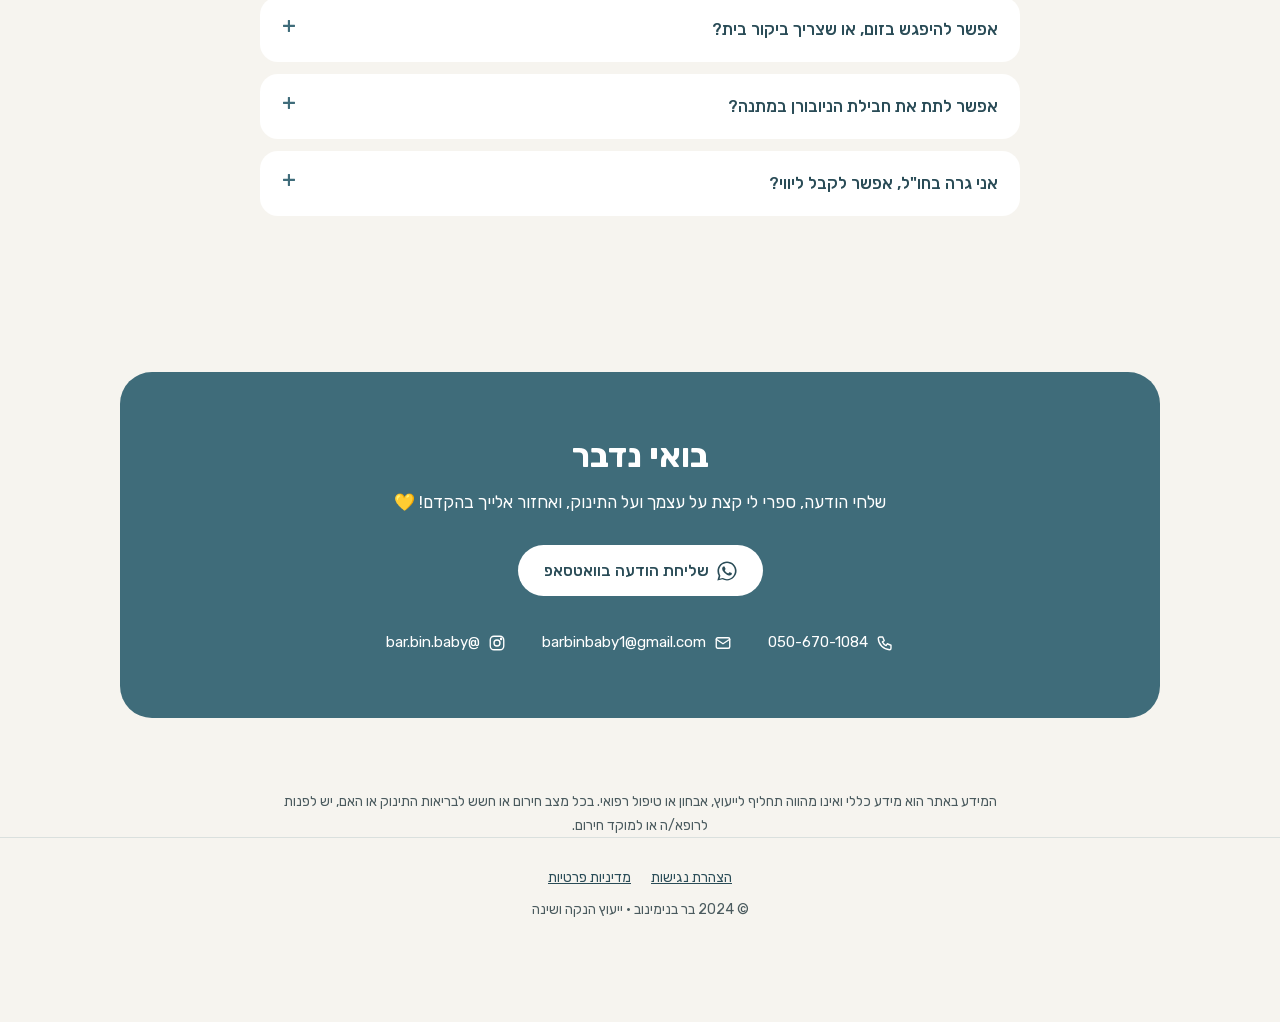
==== commit 4119dfc2: "copy (Bar's notes): no WhatsApp in card notes and step 3, friendlier contact line, footer year 2024 " ====
--- a/index.html
+++ b/index.html
@@ -126,7 +126,7 @@
               <li>חזרה לעבודה</li>
               <li>פרידה מההנקה</li>
             </ul>
-            <p class="note-in">כולל שבוע ליווי בוואטסאפ אחרי הפגישה.</p>
+            <p class="note-in">כולל שבוע ליווי אחרי הפגישה.</p>
           </div>
         </article>
         <article class="card c-sleep">
@@ -140,7 +140,7 @@
               <li>הירדמות עצמאית</li>
               <li>שינה בטיולים ובשינויי שגרה</li>
             </ul>
-            <p class="note-in">כולל ליווי צמוד בוואטסאפ עד חודשיים.</p>
+            <p class="note-in">כולל ליווי צמוד עד חודשיים.</p>
           </div>
         </article>
       </div>
@@ -161,7 +161,7 @@
       <ol class="steps">
         <li><div class="n" aria-hidden="true">1</div><h3>שיחת היכרות</h3><p>שיחה קצרה בוואטסאפ או בטלפון, כדי להכיר, להבין מה עובר עלייך ומה הכי חשוב לך עכשיו.</p></li>
         <li><div class="n" aria-hidden="true">2</div><h3>פגישת ייעוץ</h3><p>נפגשות בבית או בזום, ובונות יחד תוכנית מעשית שמותאמת לך ולתינוק.</p></li>
-        <li><div class="n" aria-hidden="true">3</div><h3>ליווי בהמשך הדרך</h3><p>אחרי הפגישה ממשיכות יחד בוואטסאפ: שאלות, עדכונים ודיוקים, לאורך כל תקופת הליווי.</p></li>
+        <li><div class="n" aria-hidden="true">3</div><h3>ליווי בהמשך הדרך</h3><p>אחרי הפגישה ממשיכות יחד: שאלות, עדכונים ודיוקים, לאורך כל תקופת הליווי.</p></li>
       </ol>
     </div>
   </section>
@@ -186,7 +186,7 @@
     <div class="wrap">
       <div class="contact-box">
         <h2 id="contact-title">בואי נדבר</h2>
-        <p>שלחי הודעה, ספרי לי קצת על עצמך ועל התינוק, ואחזור אלייך בהקדם.</p>
+        <p>שלחי הודעה, ספרי לי קצת על עצמך ועל התינוק, ואחזור אלייך בהקדם! <span aria-hidden="true">💛</span></p>
         <a class="btn btn-main" href="https://api.whatsapp.com/send?phone=972506701084&amp;text=%D7%94%D7%99%D7%99%20%D7%91%D7%A8%2C%20%D7%90%D7%A9%D7%9E%D7%97%20%D7%9C%D7%A9%D7%9E%D7%95%D7%A2%20%D7%A4%D7%A8%D7%98%D7%99%D7%9D%20%D7%A2%D7%9C%20%D7%99%D7%99%D7%A2%D7%95%D7%A5%20%E2%9C%A8" target="_blank" rel="noopener"><svg aria-hidden="true" focusable="false"><use href="#i-wa"/></svg>שליחת הודעה בוואטסאפ<span class="sr-only"> (נפתח בחלון חדש)</span></a>
         <ul class="contact-links">
           <li><a href="tel:+972506701084"><svg aria-hidden="true" focusable="false"><use href="#i-phone"/></svg><span class="sr-only">טלפון: </span><span dir="ltr">050-670-1084</span></a></li>
@@ -208,11 +208,10 @@
     </ul>
   </nav>
   <a class="wa-float" href="https://api.whatsapp.com/send?phone=972506701084&amp;text=%D7%94%D7%99%D7%99%20%D7%91%D7%A8%2C%20%D7%90%D7%A9%D7%9E%D7%97%20%D7%9C%D7%A9%D7%9E%D7%95%D7%A2%20%D7%A4%D7%A8%D7%98%D7%99%D7%9D%20%D7%A2%D7%9C%20%D7%99%D7%99%D7%A2%D7%95%D7%A5%20%E2%9C%A8" target="_blank" rel="noopener" aria-label="שליחת הודעה בוואטסאפ (נפתח בחלון חדש)"><svg aria-hidden="true" focusable="false"><use href="#i-wa"/></svg><span class="wa-label" aria-hidden="true">בואי נדבר</span></a>
-  <p style="margin:0">© <span id="y">2026</span> בר בנימינוב · ייעוץ הנקה ושינה</p>
+  <p style="margin:0">© <span>2024</span> בר בנימינוב · ייעוץ הנקה ושינה</p>
 </footer>
 
 
-<script>document.getElementById('y').textContent = new Date().getFullYear();</script>
 <script src="a11y.js"></script>
 </body>
 </html>
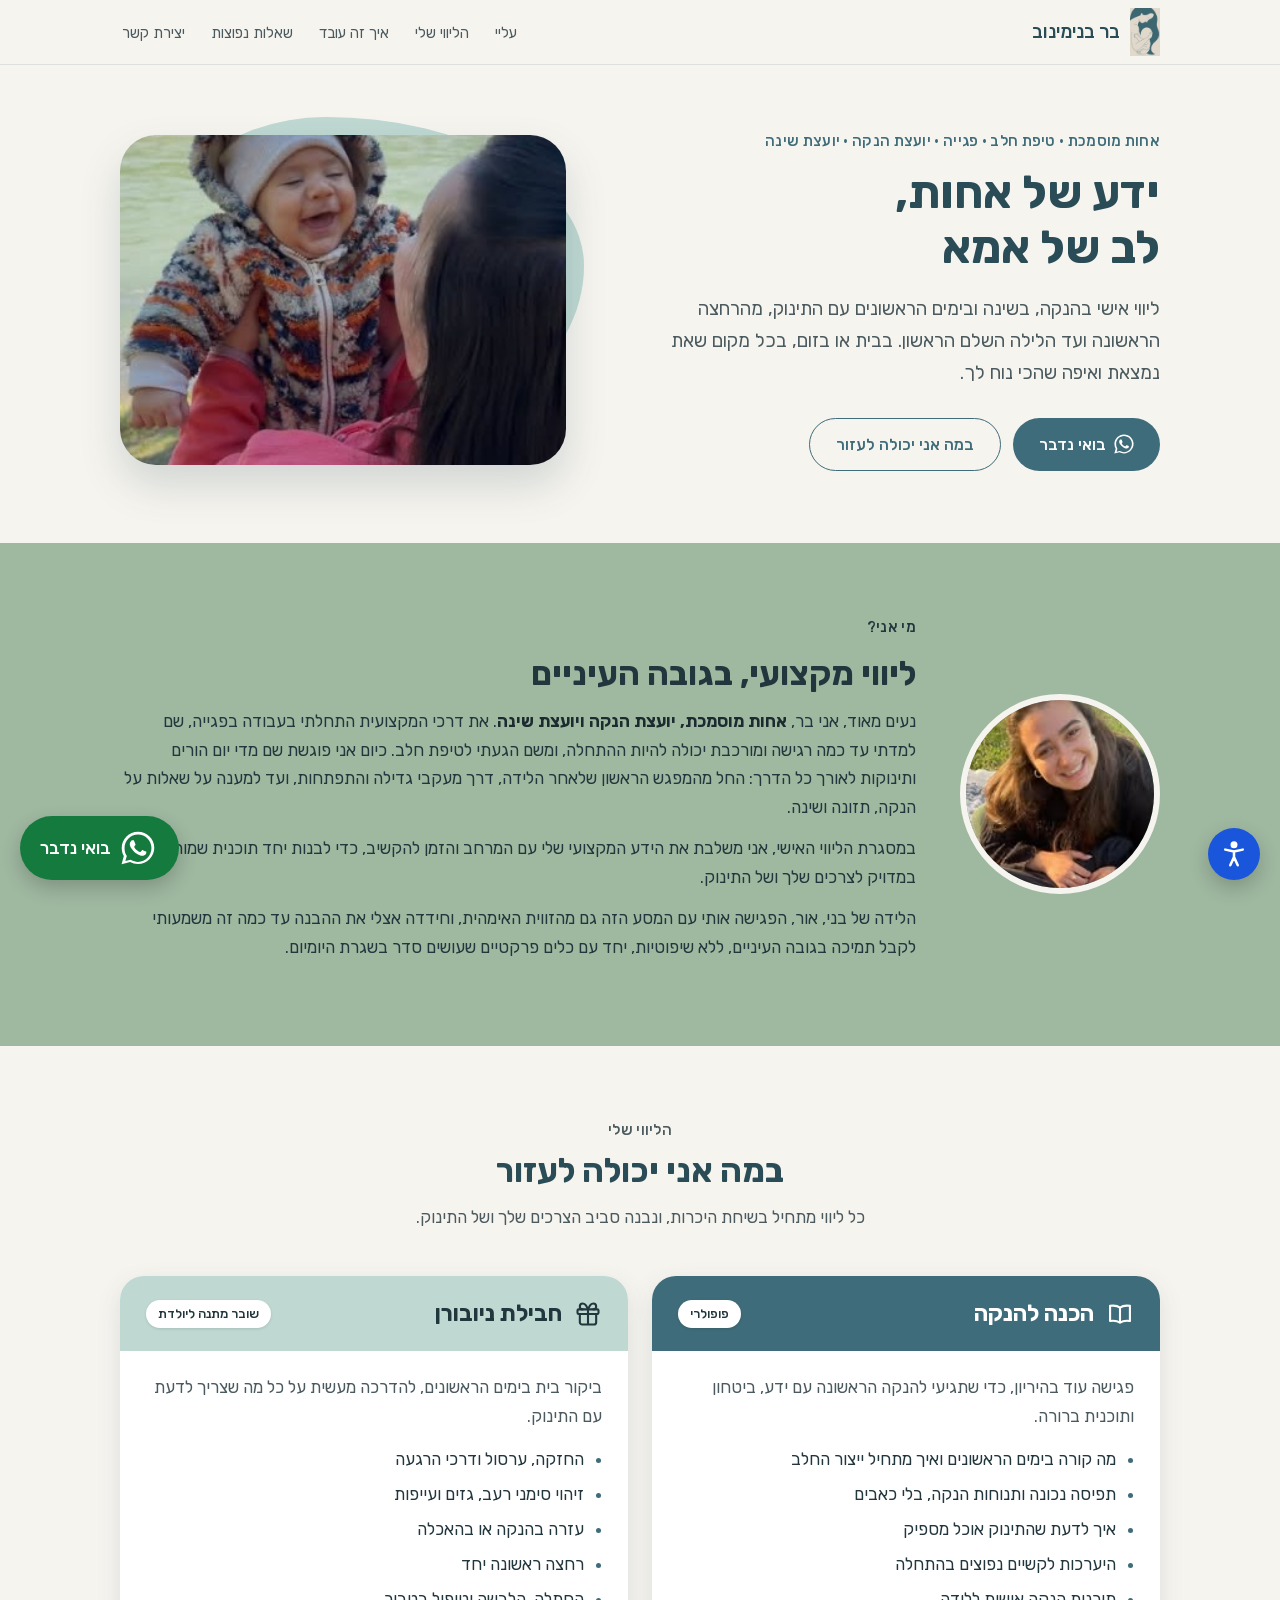
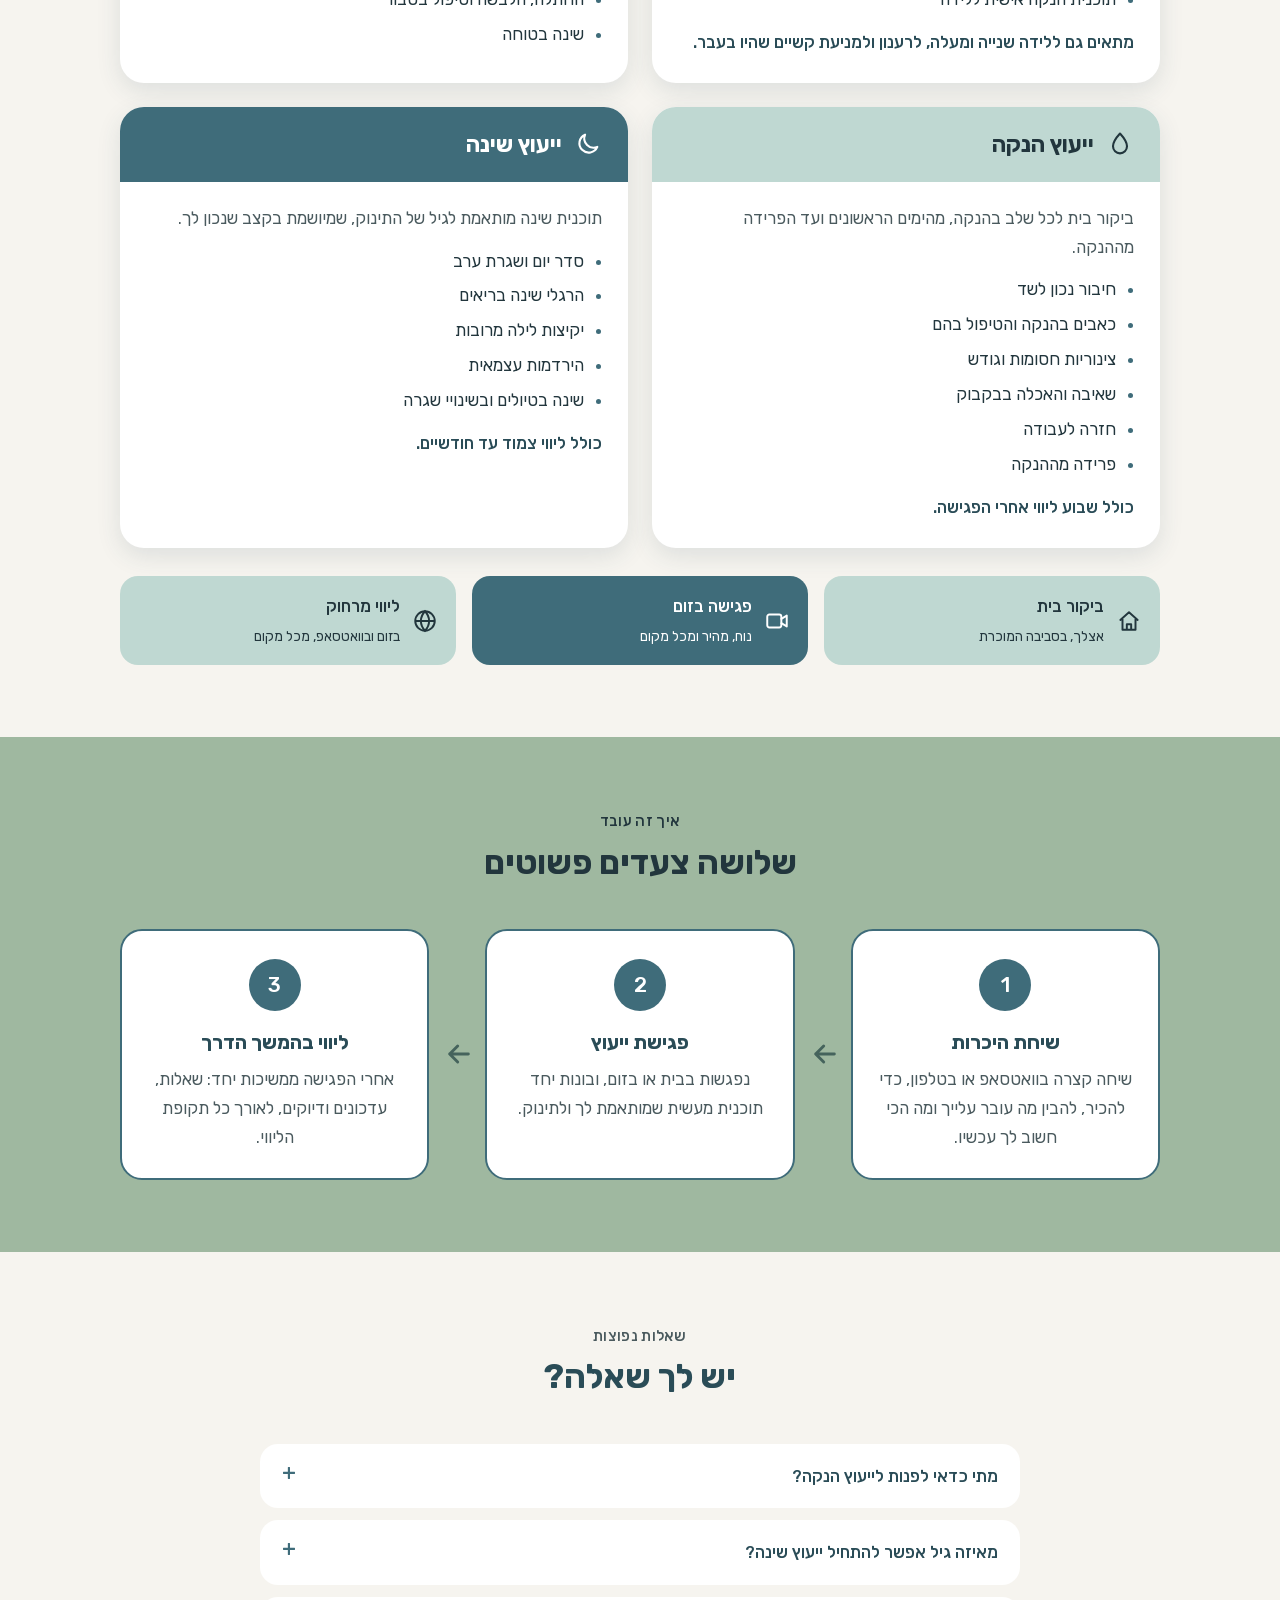
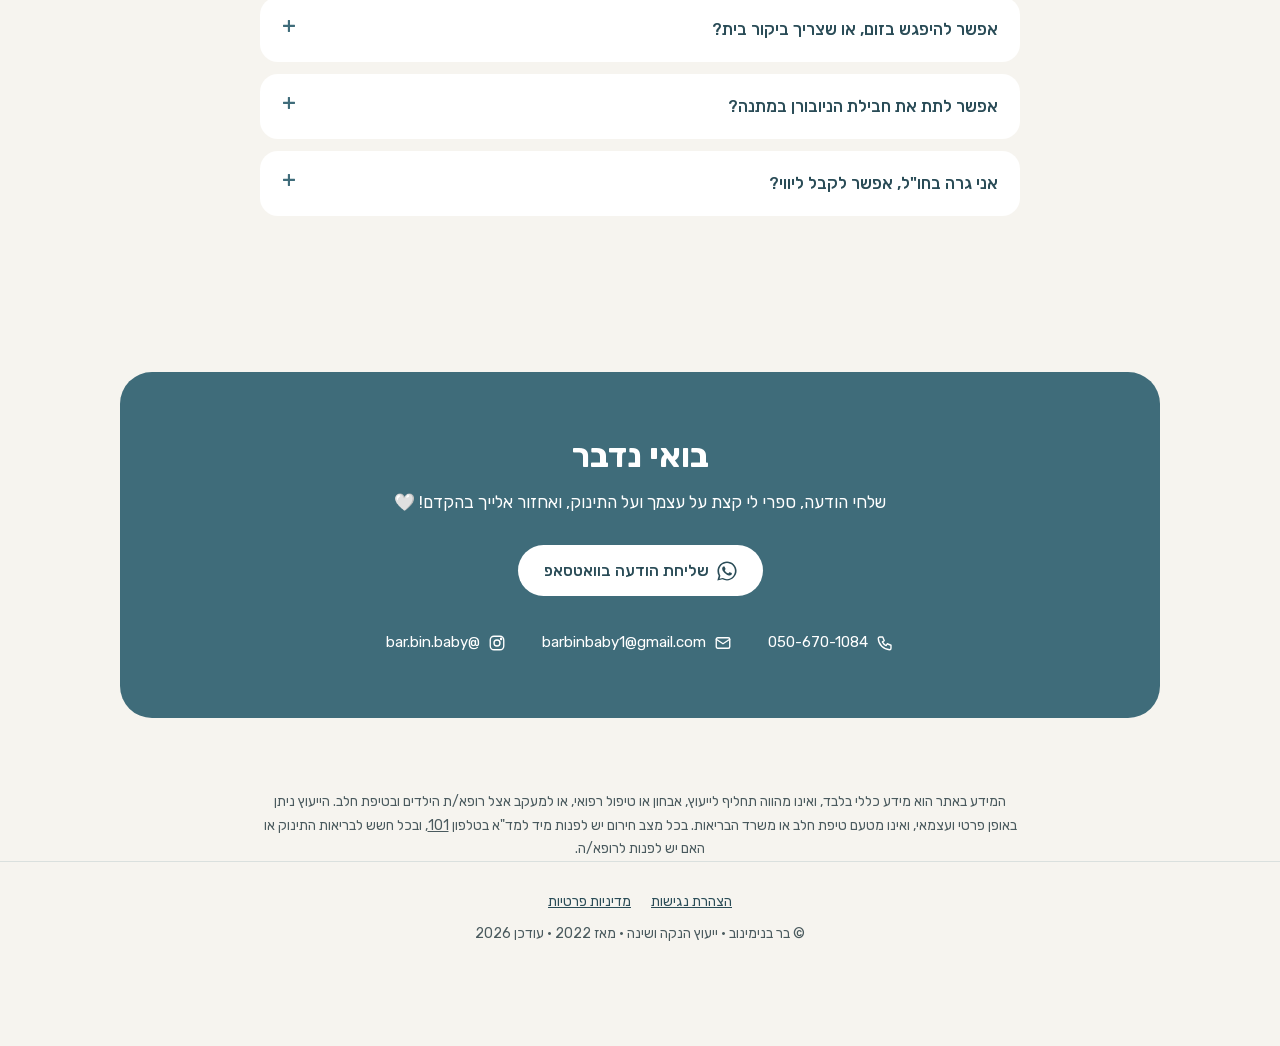
==== commit 69174775: "copy: white heart, stronger medical disclaimer (private practice, MDA 101), footer 'since 2022, upda" ====
--- a/index.html
+++ b/index.html
@@ -186,7 +186,7 @@
     <div class="wrap">
       <div class="contact-box">
         <h2 id="contact-title">בואי נדבר</h2>
-        <p>שלחי הודעה, ספרי לי קצת על עצמך ועל התינוק, ואחזור אלייך בהקדם! <span aria-hidden="true">💛</span></p>
+        <p>שלחי הודעה, ספרי לי קצת על עצמך ועל התינוק, ואחזור אלייך בהקדם! <span aria-hidden="true">🤍</span></p>
         <a class="btn btn-main" href="https://api.whatsapp.com/send?phone=972506701084&amp;text=%D7%94%D7%99%D7%99%20%D7%91%D7%A8%2C%20%D7%90%D7%A9%D7%9E%D7%97%20%D7%9C%D7%A9%D7%9E%D7%95%D7%A2%20%D7%A4%D7%A8%D7%98%D7%99%D7%9D%20%D7%A2%D7%9C%20%D7%99%D7%99%D7%A2%D7%95%D7%A5%20%E2%9C%A8" target="_blank" rel="noopener"><svg aria-hidden="true" focusable="false"><use href="#i-wa"/></svg>שליחת הודעה בוואטסאפ<span class="sr-only"> (נפתח בחלון חדש)</span></a>
         <ul class="contact-links">
           <li><a href="tel:+972506701084"><svg aria-hidden="true" focusable="false"><use href="#i-phone"/></svg><span class="sr-only">טלפון: </span><span dir="ltr">050-670-1084</span></a></li>
@@ -197,7 +197,7 @@
     </div>
   </section>
 
-  <p class="note">המידע באתר הוא מידע כללי ואינו מהווה תחליף לייעוץ, אבחון או טיפול רפואי. בכל מצב חירום או חשש לבריאות התינוק או האם, יש לפנות לרופא/ה או למוקד חירום.</p>
+  <p class="note">המידע באתר הוא מידע כללי בלבד, ואינו מהווה תחליף לייעוץ, אבחון או טיפול רפואי, או למעקב אצל רופא/ת הילדים ובטיפת חלב. הייעוץ ניתן באופן פרטי ועצמאי, ואינו מטעם טיפת חלב או משרד הבריאות. בכל מצב חירום יש לפנות מיד למד"א בטלפון <a href="tel:101">101</a>, ובכל חשש לבריאות התינוק או האם יש לפנות לרופא/ה.</p>
 </main>
 
 <footer class="site">
@@ -208,7 +208,7 @@
     </ul>
   </nav>
   <a class="wa-float" href="https://api.whatsapp.com/send?phone=972506701084&amp;text=%D7%94%D7%99%D7%99%20%D7%91%D7%A8%2C%20%D7%90%D7%A9%D7%9E%D7%97%20%D7%9C%D7%A9%D7%9E%D7%95%D7%A2%20%D7%A4%D7%A8%D7%98%D7%99%D7%9D%20%D7%A2%D7%9C%20%D7%99%D7%99%D7%A2%D7%95%D7%A5%20%E2%9C%A8" target="_blank" rel="noopener" aria-label="שליחת הודעה בוואטסאפ (נפתח בחלון חדש)"><svg aria-hidden="true" focusable="false"><use href="#i-wa"/></svg><span class="wa-label" aria-hidden="true">בואי נדבר</span></a>
-  <p style="margin:0">© <span>2024</span> בר בנימינוב · ייעוץ הנקה ושינה</p>
+  <p style="margin:0">© בר בנימינוב · ייעוץ הנקה ושינה · מאז 2022 · עודכן 2026</p>
 </footer>
 
 
